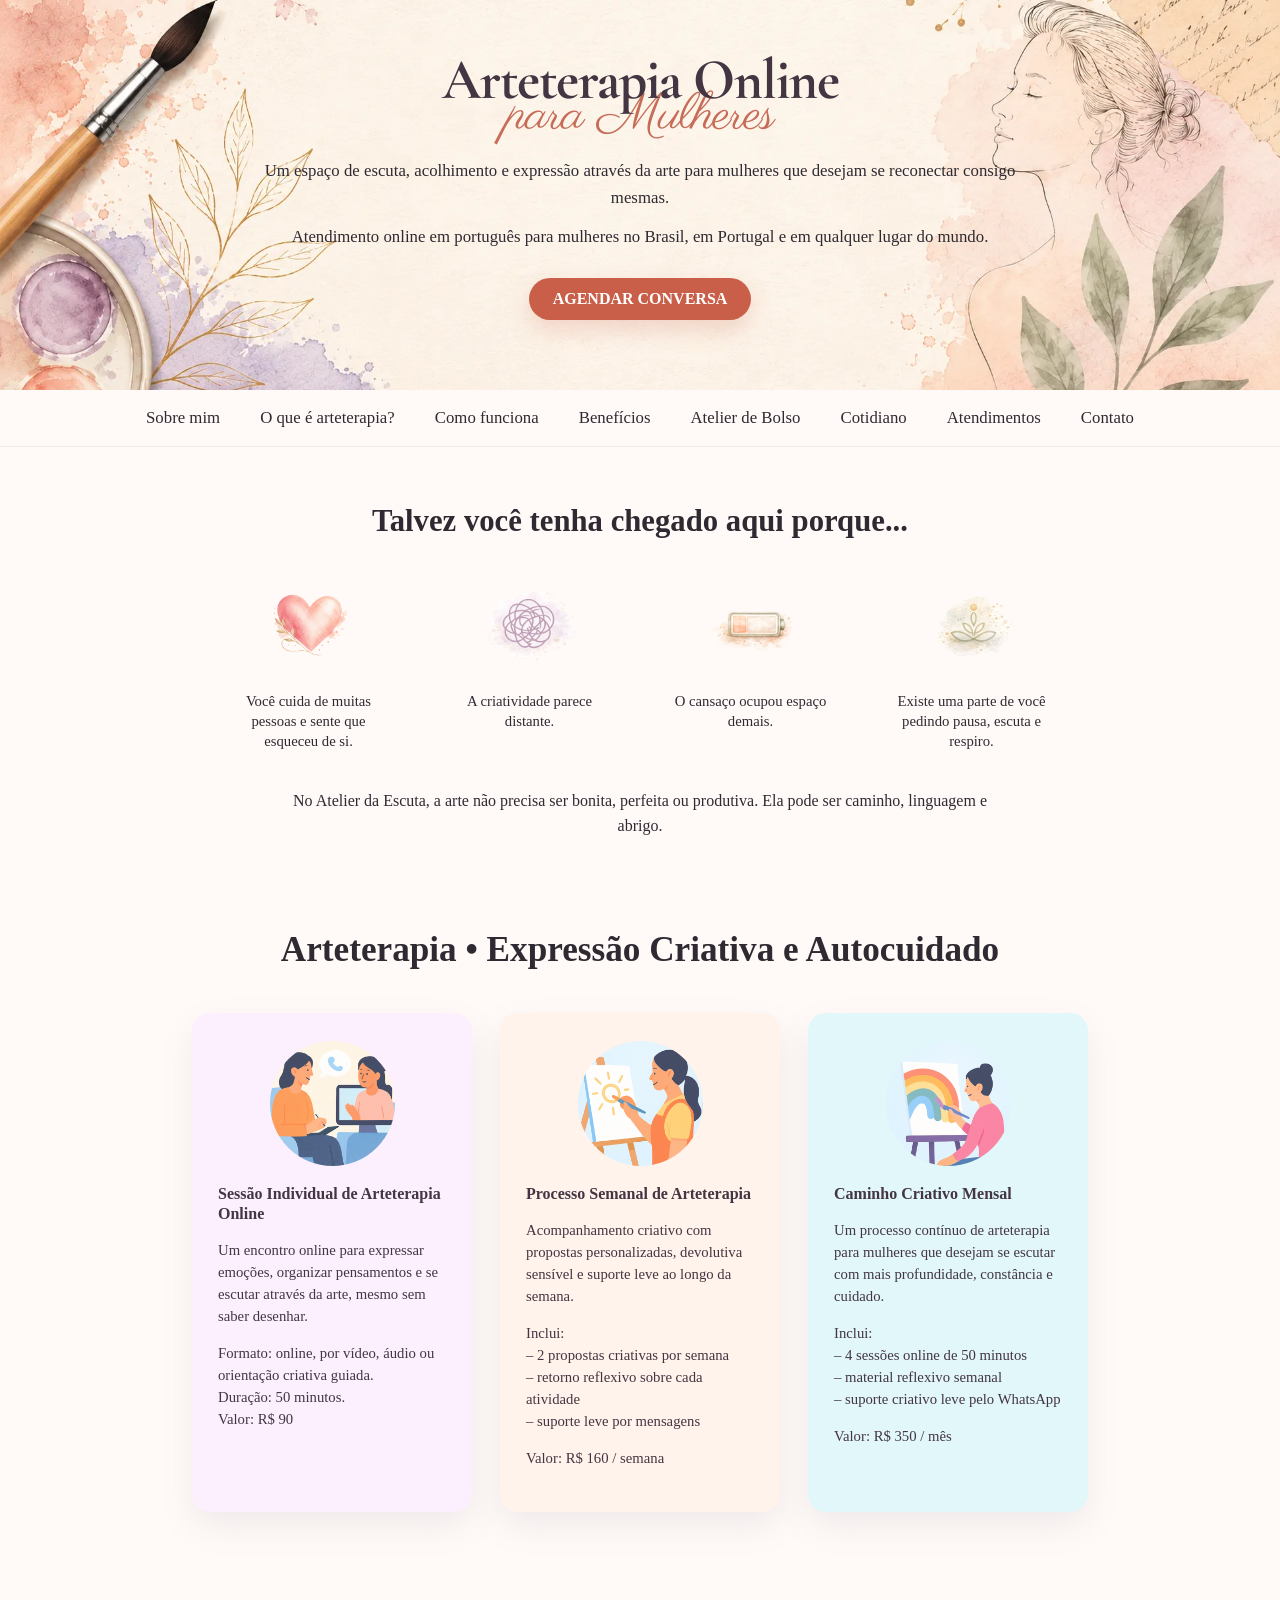
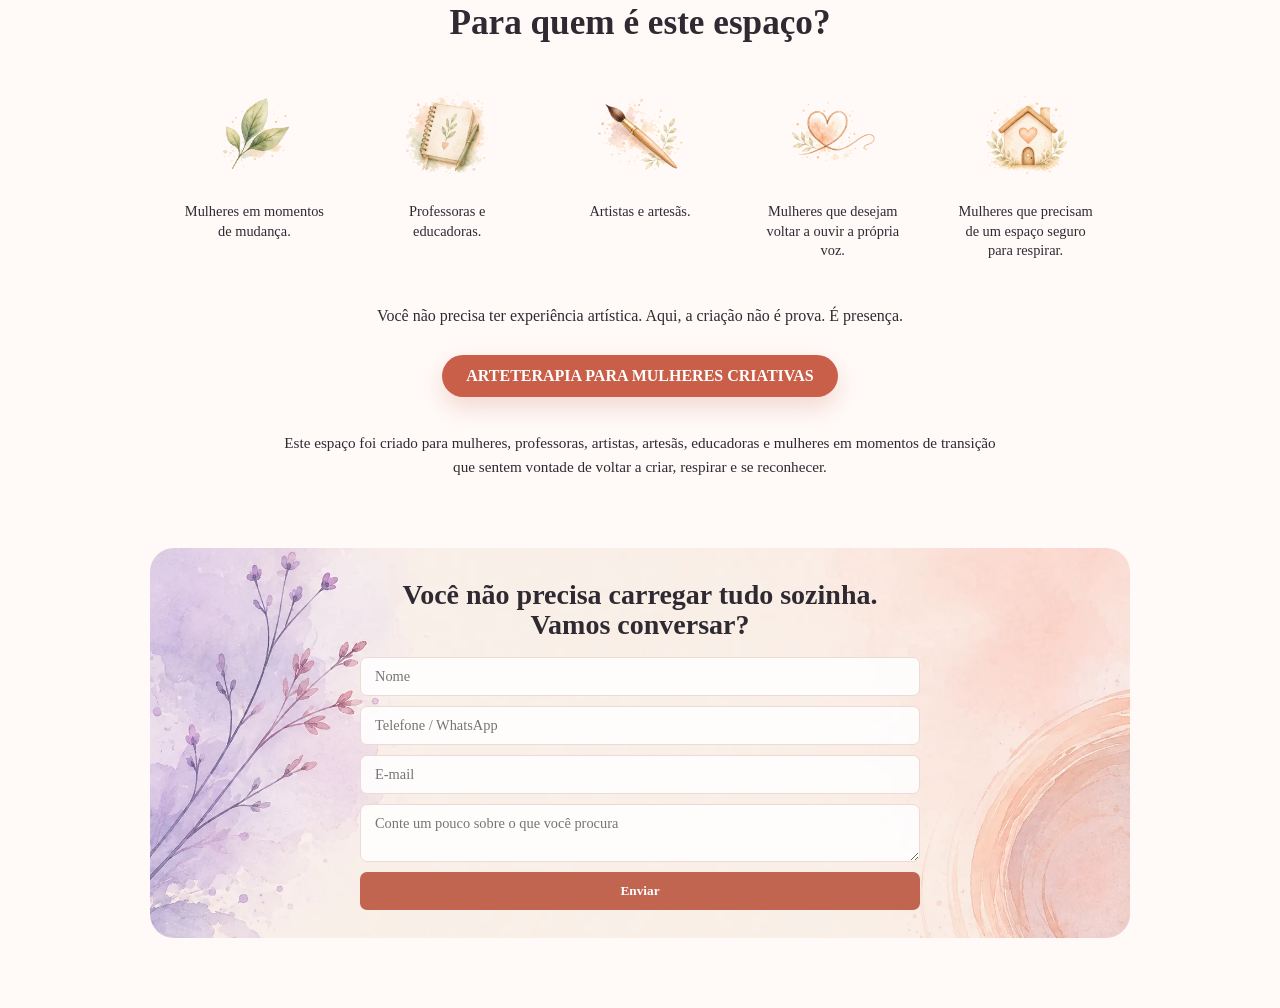
==== index.html @ 9a29415e "Update index.html" ====
<!DOCTYPE html>
<html lang="pt-BR">
<head> 
    <!-- Google tag (gtag.js) -->
    <script async src="https://www.googletagmanager.com/gtag/js?id=G-6XTEVL6XRS"></script>
    <script>
      window.dataLayer = window.dataLayer || [];
      function gtag(){dataLayer.push(arguments);}
      gtag('js', new Date());
      gtag('config', 'G-6XTEVL6XRS');
    </script>

    <meta charset="UTF-8">
    <meta name="viewport" content="width=device-width, initial-scale=1.0">
    <title>Arteterapia Online para Mulheres | Atelier da Escuta</title>  
    <meta name="description" content="Arteterapia online em português para mulheres criativas que buscam escuta, acolhimento e expressão através da arte. Atendimentos online no Brasil e em Portugal.">

    <link rel="icon" href="assets/flor-grande.ico" type="image/x-icon">
    <link rel="canonical" href="https://atelierdaescuta.com.br/">

    <!-- Open Graph / WhatsApp -->
    <meta property="og:title" content="Atelier da Escuta">
    <meta property="og:description" content="Arteterapia online para mulheres. Um espaço de escuta, acolhimento e expressão criativa.">
    <meta property="og:image" content="https://atelierdaescuta.com.br/assets/compartilhamento-flor-grande.webp"> 
    <meta property="og:image:type" content="image/webp">
    <meta property="og:image:width" content="1200">
    <meta property="og:image:height" content="630">
    <meta property="og:url" content="https://atelierdaescuta.com.br/">
    <meta property="og:type" content="website">

    <meta name="twitter:card" content="summary_large_image">
    <meta name="twitter:title" content="Atelier da Escuta">
    <meta name="twitter:description" content="Arteterapia online para mulheres.">
    <meta name="twitter:image" content="https://atelierdaescuta.com.br/assets/compartilhamento-flor-grande.webp">

    <link rel="stylesheet" href="style.css"> 
    <link rel="preconnect" href="https://fonts.googleapis.com">
    <link rel="preconnect" href="https://fonts.gstatic.com" crossorigin>
    <link href="https://fonts.googleapis.com/css2?family=Cormorant+Garamond:wght@600;700&family=Parisienne&display=swap" rel="stylesheet">
</head>
<body>

<header class="hero">
    <div class="hero-conteudo">
        <h1>
            <span>Arteterapia Online</span>
            <em>para Mulheres</em>
        </h1>

        <p>
            Um espaço de escuta, acolhimento e expressão através da arte para mulheres que desejam se reconectar consigo mesmas.
        </p>

        <p>
            Atendimento online em português para mulheres no Brasil, em Portugal e em qualquer lugar do mundo.
        </p>

        <a 
            href="https://wa.me/351910202328?text=Ol%C3%A1%2C%20Ingrit.%20Encontrei%20o%20Atelier%20da%20Escuta%20e%20gostaria%20de%20saber%20como%20funciona%20a%20Arteterapia%20Online."
            class="cta"
            target="_blank"
        >
            AGENDAR CONVERSA 
        </a>
    </div>
</header>

<nav class="menu">
    <a href="sobre.html">Sobre mim</a>
    <a href="arte-terapia.html">O que é arteterapia?</a> 
     <a href="arteterapia-online.html">Como funciona</a>
    <a href="beneficios.html">Benefícios</a> 
    <a href="atelier-de-bolso.html">Atelier de Bolso</a>
     <a href="extraordinario-do-cotidiano.html">Cotidiano</a>
    <a href="#servicos">Atendimentos</a>
    <a href="#contato">Contato</a>
</nav>

<section class="secao motivos">
    <h2>Talvez você tenha chegado aqui porque...</h2>

    <div class="motivos-grid">
        <div class="motivo">
            <img src="assets/icon-coracao.png" alt="">
            <p>Você cuida de muitas pessoas e sente que esqueceu de si.</p>
        </div>

        <div class="motivo">
            <img src="assets/icon-novelo.png" alt="">
            <p>A criatividade parece distante.</p>
        </div>

        <div class="motivo">
            <img src="assets/icon-bateria.png" alt="">
            <p>O cansaço ocupou espaço demais.</p>
        </div>

        <div class="motivo">
            <img src="assets/icon-respiro.png" alt="">
            <p>Existe uma parte de você pedindo pausa, escuta e respiro.</p>
        </div>
    </div>

    <p class="texto-central">
        No Atelier da Escuta, a arte não precisa ser bonita, perfeita ou produtiva.
        Ela pode ser caminho, linguagem e abrigo.
    </p>
</section>

<section class="secao" id="servicos">
    <h2>Arteterapia • Expressão Criativa e Autocuidado</h2>

    <div class="cards">
        <a 
            href="https://wa.me/351910202328?text=Ol%C3%A1%2C%20Ingrit.%20Quero%20saber%20mais%20sobre%20a%20Sess%C3%A3o%20Individual%20de%20Arteterapia%20Online."
            class="card a"
            target="_blank"
        >
            <img src="assets/card_d.png" alt="Sessão individual de arteterapia online">
            <h3>Sessão Individual de Arteterapia Online</h3>

            <p>
                Um encontro online para expressar emoções, organizar pensamentos e se escutar através da arte, mesmo sem saber desenhar.
            </p>

            <p>
                Formato: online, por vídeo, áudio ou orientação criativa guiada.<br>
                Duração: 50 minutos.<br>
                Valor: R$ 90
            </p>
        </a>

        <a 
            href="https://wa.me/351910202328?text=Ol%C3%A1%2C%20Ingrit.%20Quero%20saber%20mais%20sobre%20o%20Processo%20Semanal%20de%20Arteterapia."
            class="card b"
            target="_blank"
        >
            <img src="assets/card_e.png" alt="Processo semanal de arteterapia online">
            <h3>Processo Semanal de Arteterapia</h3>

            <p>
                Acompanhamento criativo com propostas personalizadas, devolutiva sensível e suporte leve ao longo da semana.
            </p>

            <p>
                Inclui:<br>
                – 2 propostas criativas por semana<br>
                – retorno reflexivo sobre cada atividade<br>
                – suporte leve por mensagens
            </p>

            <p>Valor: R$ 160 / semana</p>
        </a>

        <a 
            href="https://wa.me/351910202328?text=Ol%C3%A1%2C%20Ingrit.%20Quero%20saber%20mais%20sobre%20o%20Caminho%20Criativo%20Mensal."
            class="card c"
            target="_blank"
        >
            <img src="assets/card_f.png" alt="Caminho criativo mensal de arteterapia">
            <h3>Caminho Criativo Mensal</h3>

            <p>
                Um processo contínuo de arteterapia para mulheres que desejam se escutar com mais profundidade, constância e cuidado.
            </p>

            <p>
                Inclui:<br>
                – 4 sessões online de 50 minutos<br>
                – material reflexivo semanal<br>
                – suporte criativo leve pelo WhatsApp
            </p>

            <p>Valor: R$ 350 / mês</p>
        </a>
    </div>
</section>

<section class="secao publico">
    <h2>Para quem é este espaço?</h2>

    <div class="publico-grid">
        <div class="publico-item">
            <img src="assets/icon-folha.png" alt="">
            <p>Mulheres em momentos de mudança.</p>
        </div>

        <div class="publico-item">
            <img src="assets/icon-caderno.png" alt="">
            <p>Professoras e educadoras.</p>
        </div>

        <div class="publico-item">
            <img src="assets/icon-pincel-maior.png" alt="">
            <p>Artistas e artesãs.</p>
        </div>

        <div class="publico-item">
            <img src="assets/icon-coracao-linha-maior.png" alt="">
            <p>Mulheres que desejam voltar a ouvir a própria voz.</p>
        </div>

        <div class="publico-item">
            <img src="assets/icon-casa-coracao-maior.png" alt="">
            <p>Mulheres que precisam de um espaço seguro para respirar.</p>
        </div>
    </div>

    <p class="texto-central">
        Você não precisa ter experiência artística. Aqui, a criação não é prova. É presença.
    </p>

    <a href="mulheres-criativas.html" class="cta">
        ARTETERAPIA PARA MULHERES CRIATIVAS
    </a>

    <p class="texto-central texto-menor">
        Este espaço foi criado para mulheres, professoras, artistas, artesãs, educadoras e mulheres em momentos de transição que sentem vontade de voltar a criar, respirar e se reconhecer.
    </p>
</section>

<section class="contato" id="contato">
    <h2>Você não precisa carregar tudo sozinha.<br>Vamos conversar?</h2>

    <form class="form" action="https://formsubmit.co/irsf84@gmail.com" method="POST">
        <input type="text" name="nome" placeholder="Nome" required>
        <input type="text" name="telefone" placeholder="Telefone / WhatsApp">
        <input type="email" name="email" placeholder="E-mail" required>
        <textarea name="mensagem" placeholder="Conte um pouco sobre o que você procura" required></textarea>

        <input type="hidden" name="_captcha" value="false">
        <input type="hidden" name="_template" value="table">

        <button type="submit">Enviar</button>
    </form>
</section>

</body>
</html>
---- style.css ----
* {
    box-sizing: border-box;
}

body {
    margin: 0;
    font-family: Georgia, serif;
    color: #2f2a32;
    background: #fffaf8;
    overflow-x: hidden;
}

a {
    color: inherit;
}

.cta {
    display: inline-block;
    background: #c16551;
    color: #fff;
    padding: 13px 30px;
    border-radius: 999px;
    font-weight: bold;
    text-decoration: none;
    border: none;
    cursor: pointer;
}

/* HERO */
.hero {
    min-height: 390px;
    padding: 56px 24px 46px;
    text-align: center;
    background-image: url("assets/hero-desktop.webp");
    background-size: cover;
    background-position: center;
    background-repeat: no-repeat;
}

.hero-conteudo {
    max-width: 820px;
    margin: 0 auto;
}

.hero h1 {
    max-width: 760px;
    margin: 0 auto 22px;
    font-size: clamp(2.8rem, 4.3vw, 4.6rem);
    line-height: 0.86;
    color: #433542;

    font-family: 'Cormorant Garamond', serif;
    font-weight: 700;
    letter-spacing: -1px;
}

.hero h1 span {
    display: block;
    transform: scaleY(1.05);
}

.hero h1 em {
    display: block;
    font-family: 'Parisienne', cursive;
    font-size: 0.92em;
    font-weight: normal;
    font-style: normal;
    color: #c66c57;
    line-height: 0.72;
    margin-top: -4px;
}

.hero p {
    max-width: 760px;
    margin: 0 auto;
    color: #2f2a32;
    font-family: Georgia, serif;
    font-size: 1.05rem;
    line-height: 1.6;
}

.hero p + p {
    margin-top: 12px;
}

.hero .cta {
    margin-top: 28px;
}

/* MENU */
.menu {
    position: sticky;
    top: 0;
    z-index: 20;
    text-align: center;
    padding: 18px 20px;
    background: rgba(255, 250, 248, 0.94);
    backdrop-filter: blur(8px);
    border-bottom: 1px solid rgba(0,0,0,0.06);
}

.menu a {
    margin: 0 18px;
    text-decoration: none;
    font-size: 1.05rem;
}

/* SEÇÕES */
.secao {
    max-width: 1100px;
    margin: 90px auto;
    padding: 0 24px;
    text-align: center;
}

.secao h2 {
    font-size: 2.2rem;
    line-height: 1.2;
    font-weight: 700;
    margin-bottom: 42px;
}

/* MOTIVOS */
.motivos {
    margin-top: 56px;
    margin-bottom: 56px;
}

.motivos h2 {
    font-size: clamp(1.6rem, 2.4vw, 2.2rem);
    margin-bottom: 28px;
}

.motivos-grid {
    display: grid;
    grid-template-columns: repeat(4, 1fr);
    max-width: 860px;
    margin: 0 auto;
    gap: 24px;
    align-items: start;
}

.motivo {
    text-align: center;
    padding: 10px 8px;
}

.motivo img {
    width: 96px;
    height: 96px;
    object-fit: contain;
    display: block;
    margin: 0 auto 18px;
    padding: 0;
    background: none;
    border-radius: 0;
}

.motivo p {
    max-width: 155px;
    margin: 0 auto;
    font-size: 0.92rem;
    line-height: 1.35;
}

.texto-central {
    max-width: 720px;
    margin: 28px auto 0;
    font-size: 1rem;
    line-height: 1.55;
    text-align: center;
}

.texto-menor {
    font-size: 0.95rem;
}

/* CARDS */
.cards {
    max-width: 980px;
    margin: 0 auto 70px;
    padding: 0 20px;
    display: flex;
    justify-content: center;
    gap: 28px;
    flex-wrap: wrap;
}

.card {
    width: 280px;
    min-height: 430px;
    padding: 28px 26px;
    border-radius: 18px;
    text-align: left;
    text-decoration: none;
    color: #433542;
    box-shadow: 0 14px 34px rgba(120, 90, 120, 0.10);
    transition: transform 0.2s ease, box-shadow 0.2s ease;
}

.card:hover {
    transform: translateY(-5px);
    box-shadow: 0 18px 42px rgba(120, 90, 120, 0.16);
}

.card img {
    width: 125px;
    height: 125px;
    border-radius: 50%;
    object-fit: cover;
    display: block;
    margin: 0 auto 18px;
}

.card h3 {
    margin: 0 0 14px;
    font-size: 1rem;
    line-height: 1.25;
}

.card p {
    font-size: 0.92rem;
    line-height: 1.5;
}

.card.a { background-color: #fdf0fe; }
.card.b { background-color: #fff3eb; }
.card.c { background-color: #e2f7fa; }

/* PÚBLICO */
.publico {
    margin-top: 70px;
    margin-bottom: 70px;
}

.publico h2 {
    font-size: 2.2rem;
    line-height: 1.2;
    margin-bottom: 34px;
}

.publico-grid {
    display: grid;
    grid-template-columns: repeat(5, 1fr);
    max-width: 940px;
    margin: 0 auto;
    gap: 24px;
    align-items: start;
}

.publico-item {
    text-align: center;
    padding: 10px 8px;
}

.publico-item img {
    width: 96px;
    height: 96px;
    object-fit: contain;
    display: block;
    margin: 0 auto 18px;
    padding: 0;
    background: none;
    border-radius: 0;
} 

.publico-item p {
    max-width: 145px;
    margin: 0 auto;
    font-size: 0.9rem;
    line-height: 1.35;
}

.publico .texto-central {
    margin-top: 34px;
}

.publico .cta {
    margin-top: 26px;
} 

/* CONTATO */
.contato {
    max-width: 980px;
    margin: 0 auto 70px;
    padding: 32px 24px 28px;
    text-align: center;
    background-image: url("assets/fundo-contato.webp");
    background-size: cover;
    background-position: center;
    background-repeat: no-repeat;
    border-radius: 24px;
    overflow: hidden;
}

.contato h2 {
    margin: 0 0 18px;
    font-size: 1.75rem;
    line-height: 1.05;
}

.form {
    max-width: 560px;
    margin: 0 auto;
    display: grid;
    gap: 10px;
}

.form input,
.form textarea {
    width: 100%;
    padding: 10px 14px;
    border-radius: 7px;
    border: 1px solid #eadbd7;
    font-size: 0.9rem;
    font-family: inherit;
    background: rgba(255,255,255,0.88);
}

.form textarea {
    min-height: 58px;
}

button {
    padding: 11px;
    border: none;
    border-radius: 7px;
    background: #c16551;
    color: white;
    cursor: pointer;
    font-weight: bold;
    font-family: inherit;
}

/* PÁGINAS INTERNAS */
.sobre-container {
    min-height: auto;
    padding: 80px 10% 90px;
    display: grid;
    grid-template-columns: 1fr 280px;
    gap: 70px;
    align-items: start;
}

.sobre-texto {
    max-width: 720px;
}

.sobre-texto h1 {
    margin: 0 0 28px;
    font-family: 'Cormorant Garamond', serif;
    font-weight: 600;
    letter-spacing: -0.5px;
    font-size: clamp(2.2rem, 3.5vw, 3.4rem);
    line-height: 0.95;
    color: #433542;
}

.sobre-texto h2 {
    margin: 44px 0 20px;
    font-family: 'Cormorant Garamond', serif;
    font-weight: 600;
    letter-spacing: -0.5px;
    font-size: clamp(1.8rem, 2.8vw, 2.6rem);
    line-height: 1;
    color: #433542;
}

.sobre-texto p,
.sobre-texto li {
    font-size: 1.05rem;
    line-height: 1.7;
    color: #2f2a32;
}

.sobre-texto ul {
    padding-left: 22px;
    margin: 0 0 28px;
}

.sobre-texto li {
    margin-bottom: 8px;
}

.sobre-foto {
    position: sticky;
    top: 110px;
    display: flex;
    justify-content: center;
}

.sobre-foto img {
    width: 230px;
    height: 230px;
    border-radius: 50%;
    object-fit: cover;
    border: 5px solid rgba(255,255,255,0.85);
    box-shadow: 0 14px 35px rgba(80, 60, 80, 0.18);
} 

.sobre-bg {
    background: url("assets/bg-sobre.webp") no-repeat center/cover;
}

.arteterapia-bg {
    background: url("assets/bg-arteterapia.webp") no-repeat center/cover;
}


.escuta-ativa-bg {
    background: url("assets/escuta_ativa.png") no-repeat center/cover;
}

.beneficios-bg {
    background: url("assets/bg-beneficios.webp") no-repeat center/cover;
}

.frase-destaque{
    max-width: 620px;
    margin: 40px 0;

    font-family: 'Cormorant Garamond', serif;
    font-size: 2rem;
    line-height: 1.2;
    font-weight: 500;

    color: #5a4855;
}

/* TABLET */
@media (max-width: 900px) {
    .hero {
        min-height: 430px;
        padding: 64px 28px 50px;
    }

    .menu a {
        margin: 6px 10px;
        display: inline-block;
    }

    .motivos-grid {
        grid-template-columns: repeat(2, 1fr);
        max-width: 620px;
        margin: 0 auto;
    }

    .publico-grid {
        grid-template-columns: repeat(3, 1fr);
        max-width: 680px;
        margin: 0 auto;
    }

    .cards {
        max-width: 760px;
    }

    .card {
        width: 320px;
    }

   .sobre-container {
    display: flex;
    flex-direction: column;
    padding: 56px 8%;
    gap: 32px;
}

.sobre-foto {
    position: static;
    order: -1;
    align-self: center;
}

.sobre-foto img {
    width: 190px;
    height: 190px;
}

    .contato {
        margin: 0 24px 60px;
    }
}

/* CELULAR */
@media (max-width: 700px) {
    .hero {
        min-height: 560px;
        padding: 76px 24px 54px;
        background-image: url("assets/hero-mobile.webp");
        background-position: center top;
    }

    .hero h1 {
        font-size: 3rem;
        line-height: 0.9;
    }

    .hero h1 em {
        font-size: 0.9em;
    }

    .hero p {
        font-size: 0.98rem;
        line-height: 1.55;
        max-width: 340px;
    }

    .menu {
        padding: 12px 10px;
    }

    .menu a {
        font-size: 0.9rem;
        margin: 5px 7px;
    }

    .secao {
        margin: 52px auto;
        padding: 0 22px;
    }

    .motivos-grid,
    .publico-grid {
        grid-template-columns: 1fr 1fr;
        gap: 24px;
    }

    .motivo img,
    .publico-item img {
        width: 76px;
        height: 76px;
    }

    .cards {
        padding: 0 22px;
        gap: 26px;
        margin-bottom: 70px;
    }

    .card {
        width: 100%;
        max-width: 340px;
        min-height: auto;
        padding: 26px 24px;
    }

    .card img {
        width: 120px;
        height: 120px;
    }

    .contato {
        margin: 0 18px 50px;
        padding: 54px 22px;
        border-radius: 28px;
    }

    .sobre-container {
        min-height: auto;
        padding: 54px 8%;
    }

    .sobre-texto h1,
    .sobre-texto h2 {
        font-size: 2.7rem;
    }

    .sobre-texto p,
    .sobre-texto li {
        font-size: 1.05rem;
    }
}  

.mulheres-criativas-bg {
    background-image: url("assets/mulheres-criativas.webp");
    background-size: cover;
    background-position: center top;
    background-repeat: no-repeat;
}

/*.caixa-texto {
   background: rgba(255, 250, 248, 0.28);
    backdrop-filter: blur(3px);
    padding: 42px 46px;
    border-radius: 28px;
    box-shadow: 0 18px 45px rgba(120, 90, 120, 0.06);
}*/

/* =============================== */
/* ATELIER DE BOLSO */
/* =============================== */

.pagina-atelier-bolso {
    background: #fff8f2;
    color: #332b25;
}

.pagina-atelier-bolso main {
    overflow: hidden;
}

/* HERO */

.bolso-hero {
    min-height: 560px;
    padding: 45px 10%;
    display: flex;
    align-items: center;
    background-image: url("assets/atelier-bolso-hero.webp");
    background-size: cover;
    background-position: center;
    background-repeat: no-repeat;
}

.bolso-hero-texto {
    max-width: 500px;
    padding: 32px 38px;
    background: rgba(255, 250, 243, 0.82);
    border: 1px solid rgba(211, 156, 119, 0.22);
    border-radius: 24px;
    box-shadow: 0 24px 60px rgba(82, 55, 34, 0.14);
    backdrop-filter: blur(4px);
}

.bolso-etiqueta {
    display: inline-block;
    margin-bottom: 18px;
    padding: 7px 14px;
    font-size: 0.78rem;
    letter-spacing: 1px;
    text-transform: uppercase;
    color: #b85f45;
    background: #f5dfce;
    font-weight: 700;
}

/* TÍTULOS */

.bolso-hero h1,
.bolso-section h2,
.bolso-cta-final h2 {
    font-family: 'Cormorant Garamond', serif;
    color: #34442f;
}

.bolso-hero h1 {
    margin: 0 0 18px;
    font-size: clamp(2.4rem, 4vw, 4rem);
    line-height: 0.95;
}

.bolso-hero p {
    max-width: 390px;
    margin: 0 0 22px;
    font-size: 1rem;
    line-height: 1.5;
}

/* BOTÕES */

.bolso-botoes {
    display: flex;
    align-items: center;
    gap: 22px;
    flex-wrap: wrap;
}

.bolso-botoes.centro {
    justify-content: center;
}

.cta {
    display: inline-block;
    padding: 12px 24px;
    border-radius: 999px;
    background: #c95f49;
    color: #fff;
    text-decoration: none;
    font-weight: 700;
    box-shadow: 0 10px 24px rgba(201, 95, 73, 0.22);
}

.cta:hover {
    background: #ad4d3c;
}

.cta-link {
    color: #b85f45;
    font-weight: 700;
    text-decoration: underline;
    text-underline-offset: 4px;
}

/* SEÇÕES */

.bolso-section {
    max-width: 1180px;
    margin: 72px auto;
    padding: 0 28px;
}

.bolso-abertura {
    display: grid;
    grid-template-columns: 1.25fr 0.75fr;
    gap: 30px;
    align-items: stretch;
}

.bolso-duplo {
    display: grid;
    grid-template-columns: 1fr 1fr;
    gap: 30px;
}

/* CARDS */

.bolso-card,
.bolso-encontro {
    background: #fffdf9;
    border: 1px solid #ead8ca;
    border-radius: 24px;
    box-shadow: 0 10px 30px rgba(90, 70, 50, 0.06);
}

.bolso-card {
    padding: 46px;
}

.bolso-card-texto {
    text-align: left;
}

.bolso-card-destaque {
    display: flex;
    flex-direction: column;
    justify-content: center;
    background: #f8eadf;
}

.bolso-icone {
    display: inline-flex;
    width: 48px;
    height: 48px;
    margin-bottom: 18px;
    align-items: center;
    justify-content: center;
    border-radius: 50%;
    background: #f3dfcc;
    color: #b85f45;
}

.bolso-card h2 {
    margin: 0 0 24px;
    font-size: clamp(2.2rem, 3.4vw, 3rem);
    line-height: 1.05;
}

.bolso-card h3 {
    margin: 0 0 16px;
    font-family: 'Cormorant Garamond', serif;
    font-size: 2.2rem;
    line-height: 1.05;
    color: #34442f;
}

.bolso-card p,
.bolso-card li {
    font-size: 1.08rem;
    line-height: 1.75;
}

.bolso-card p {
    margin: 0 0 18px;
}

.bolso-card p:last-child {
    margin-bottom: 0;
}

.bolso-card ul {
    margin: 0;
    padding-left: 20px;
}

/* ENCONTROS */

.bolso-titulo-centro {
    max-width: 720px;
    margin: 0 auto 36px;
    text-align: center;
}

.bolso-titulo-centro h2 {
    margin: 0 0 12px;
    font-size: clamp(2.2rem, 4vw, 3.4rem);
    line-height: 1.05;
}

.bolso-titulo-centro p {
    font-size: 1.08rem;
    line-height: 1.6;
}

.bolso-encontros {
    padding-top: 10px;
}

.bolso-grid-encontros {
    display: grid;
    grid-template-columns: repeat(3, 1fr);
    gap: 30px;
}

.bolso-encontro {
    min-height: 300px;
    padding: 45px 34px;
    text-align: center;
}

.bolso-encontro span {
    display: block;
    margin-bottom: 22px;
    color: #c95f49;
    font-weight: 800;
    letter-spacing: 1px;
}

.bolso-encontro h3 {
    margin: 0 0 18px;
    font-family: 'Cormorant Garamond', serif;
    font-size: 2.2rem;
    line-height: 1.05;
    color: #332b25;
}

.bolso-encontro p {
    margin: 0;
    font-size: 1.05rem;
    line-height: 1.7;
}

/* GALERIA */

.bolso-galeria {
    display: grid;
    grid-template-columns: repeat(3, 1fr);
    gap: 30px;
}

.bolso-galeria img {
    width: 100%;
    aspect-ratio: 4 / 3;
    object-fit: cover;
    display: block;
    border-radius: 22px;
    border: 1px solid #ebd2bf;
    box-shadow: 0 16px 40px rgba(108, 72, 43, 0.11);
}

/* CTA FINAL */

.bolso-cta-final {
    max-width: 1180px;
    margin: 82px auto 60px;
    padding: 50px 30px;
    text-align: center;
    background: linear-gradient(135deg, rgba(248, 234, 223, 0.96), rgba(255, 250, 243, 0.96));
    border: 1px solid #ebd2bf;
    border-radius: 28px;
}

.bolso-cta-final h2 {
    margin: 0 0 12px;
    font-size: clamp(2.2rem, 4vw, 3.4rem);
    line-height: 1.05;
}

.bolso-cta-final p {
    margin: 0 auto 28px;
    max-width: 560px;
    font-size: 1.08rem;
    line-height: 1.6;
}

/* RESPONSIVO */

@media (max-width: 900px) {
    .bolso-hero {
        min-height: 620px;
        padding: 50px 22px;
        align-items: flex-end;
        background-position: center top;
    }

    .bolso-hero-texto {
        padding: 28px 24px;
    }

    .bolso-hero h1 {
        font-size: 2.35rem;
    }

    .bolso-abertura,
    .bolso-duplo,
    .bolso-grid-encontros,
    .bolso-galeria {
        grid-template-columns: 1fr;
    }

    .bolso-section {
        margin: 64px auto;
        padding: 0 20px;
    }

    .bolso-card {
        padding: 32px 24px;
    }

    .bolso-card h2 {
        font-size: 2.35rem;
    }

    .bolso-card p,
    .bolso-card li {
        font-size: 1.05rem;
        line-height: 1.75;
    }

    .bolso-encontro {
        min-height: auto;
        padding: 34px 26px;
    }

    .bolso-cta-final {
        margin: 60px 20px 40px;
        padding: 44px 22px;
    }
}  

/* =============================== */
/* O EXTRAORDINÁRIO DO COTIDIANO */
/* =============================== */

.pagina-projeto-cotidiano {
    background: #fff8f2;
    color: #332b25;
}

.pagina-projeto-cotidiano main {
    overflow: hidden;
}

/* HERO */

.cotidiano-hero {
    min-height: 560px;
    padding: 45px 10%;
    display: flex;
    align-items: center;
    background-image: url("assets/hero-cotidiano.webp");
    background-size: cover;
    background-position: center;
    background-repeat: no-repeat;
}

.cotidiano-hero-texto {
    max-width: 500px;
    padding: 36px 38px;
    background: rgba(255, 250, 243, 0.86);
    border: 1px solid rgba(211, 156, 119, 0.24);
    border-radius: 24px;
    box-shadow: 0 24px 60px rgba(82, 55, 34, 0.14);
    backdrop-filter: blur(4px);
}

.cotidiano-etiqueta {
    display: inline-block;
    margin-bottom: 18px;
    padding: 7px 14px;
    font-size: 0.78rem;
    letter-spacing: 1px;
    text-transform: uppercase;
    color: #b85f45;
    background: #f5dfce;
    font-weight: 700;
}

/* TÍTULOS */

.cotidiano-hero h1,
.cotidiano-section h2,
.cotidiano-cta-final h2 {
    font-family: 'Cormorant Garamond', serif;
    color: #34442f;
}

.cotidiano-hero h1 {
    margin: 0 0 18px;
    font-size: clamp(2.6rem, 4vw, 4.2rem);
    line-height: 0.98;
}

.cotidiano-hero p {
    max-width: 430px;
    margin: 0 0 24px;
    font-size: 1.05rem;
    line-height: 1.55;
}

/* SEÇÕES */

.cotidiano-section {
    max-width: 1180px;
    margin: 72px auto;
    padding: 0 28px;
}

.cotidiano-abertura {
    display: grid;
    grid-template-columns: 1.2fr 0.8fr;
    gap: 30px;
    align-items: stretch;
}

.cotidiano-duplo {
    display: grid;
    grid-template-columns: 1fr 1fr;
    gap: 30px;
}

/* CARDS */

.cotidiano-card {
    position: relative;
    padding: 46px;
    background: #fffdf9;
    border: 1px solid #ead8ca;
    border-radius: 24px;
    box-shadow: 0 10px 30px rgba(90, 70, 50, 0.06);
}

.cotidiano-card-texto {
    text-align: left;
}

.cotidiano-card-destaque {
    display: flex;
    flex-direction: column;
    justify-content: center;
    background: #f8eadf;
}

.cotidiano-flor {
    width: 58px;
    height: auto;
    margin-bottom: 18px;
    opacity: 0.9;
}

.cotidiano-card h2 {
    margin: 0 0 24px;
    font-size: clamp(2.2rem, 3.4vw, 3rem);
    line-height: 1.05;
}

.cotidiano-card h3 {
    margin: 0 0 16px;
    font-family: 'Cormorant Garamond', serif;
    font-size: 2.2rem;
    line-height: 1.05;
    color: #34442f;
}

.cotidiano-card p,
.cotidiano-card li {
    font-size: 1.08rem;
    line-height: 1.75;
}

.cotidiano-card p {
    margin: 0 0 18px;
}

.cotidiano-card p:last-child {
    margin-bottom: 0;
}

.cotidiano-card ul {
    margin: 0;
    padding-left: 20px;
}

/* TÍTULOS CENTRAIS */

.cotidiano-titulo-centro {
    max-width: 760px;
    margin: 0 auto 36px;
    text-align: center;
}

.cotidiano-titulo-centro h2 {
    margin: 0 0 12px;
    font-size: clamp(2.2rem, 4vw, 3.4rem);
    line-height: 1.05;
}

.cotidiano-titulo-centro p {
    font-size: 1.08rem;
    line-height: 1.6;
}

/* VIVÊNCIAS */

.cotidiano-grid-vivencias {
    display: grid;
    grid-template-columns: repeat(4, 1fr);
    gap: 18px;
}

.cotidiano-grid-vivencias article {
    min-height: 130px;
    padding: 28px 20px;
    display: flex;
    align-items: center;
    justify-content: center;
    text-align: center;
    background: #fffdf9;
    border: 1px solid #ead8ca;
    border-radius: 20px;
    box-shadow: 0 10px 24px rgba(90, 70, 50, 0.05);
    font-weight: 600;
    line-height: 1.35;
}

/* POR QUE IMPORTA */

.cotidiano-importa {
    min-height: 420px;
    padding: 70px 56px;
    display: flex;
    align-items: center;
    background-image:
        linear-gradient(90deg, rgba(255, 250, 243, 0.95) 0%, rgba(255, 250, 243, 0.88) 52%, rgba(255, 250, 243, 0.15) 100%),
        url("assets/pq-importa.webp");
    background-size: cover;
    background-position: center;
    background-repeat: no-repeat;
    border: 1px solid #ead8ca;
    border-radius: 28px;
    box-shadow: 0 16px 42px rgba(90, 70, 50, 0.08);
}

.cotidiano-importa-texto {
    max-width: 640px;
}

.cotidiano-importa h2 {
    margin: 0 0 22px;
    font-size: clamp(2.2rem, 4vw, 3.2rem);
    line-height: 1.05;
}

.cotidiano-importa p {
    margin: 0 0 18px;
    font-size: 1.08rem;
    line-height: 1.75;
}

/* FORMATOS */

.cotidiano-grid-formatos {
    display: grid;
    grid-template-columns: repeat(3, 1fr);
    gap: 26px;
}

/* CTA FINAL */

.cotidiano-cta-final {
    max-width: 1180px;
    min-height: 390px;
    margin: 82px auto 60px;
    padding: 60px 40px;
    display: flex;
    align-items: center;
    justify-content: flex-start;
    background-image:
        linear-gradient(90deg, rgba(255, 250, 243, 0.96) 0%, rgba(255, 250, 243, 0.9) 48%, rgba(255, 250, 243, 0.2) 100%),
        url("assets/cta-final.webp");
    background-size: cover;
    background-position: center;
    background-repeat: no-repeat;
    border: 1px solid #ead8ca;
    border-radius: 28px;
    box-shadow: 0 16px 42px rgba(90, 70, 50, 0.08);
}

.cotidiano-cta-texto {
    max-width: 650px;
}

.cotidiano-cta-final h2 {
    margin: 0 0 18px;
    font-size: clamp(2.2rem, 4vw, 3.4rem);
    line-height: 1.05;
}

.cotidiano-cta-final p {
    margin: 0 0 28px;
    max-width: 560px;
    font-size: 1.08rem;
    line-height: 1.6;
}

/* RESPONSIVO */

@media (max-width: 900px) {
    .cotidiano-hero {
        min-height: 620px;
        padding: 50px 22px;
        align-items: flex-end;
        background-position: center top;
    }

    .cotidiano-hero-texto {
        padding: 28px 24px;
    }

    .cotidiano-hero h1 {
        font-size: 2.45rem;
    }

    .cotidiano-abertura,
    .cotidiano-duplo,
    .cotidiano-grid-formatos {
        grid-template-columns: 1fr;
    }

    .cotidiano-grid-vivencias {
        grid-template-columns: repeat(2, 1fr);
    }

    .cotidiano-section {
        margin: 64px auto;
        padding: 0 20px;
    }

    .cotidiano-card {
        padding: 32px 24px;
    }

    .cotidiano-card h2 {
        font-size: 2.35rem;
    }

    .cotidiano-card p,
    .cotidiano-card li {
        font-size: 1.05rem;
        line-height: 1.75;
    }

    .cotidiano-importa {
        min-height: auto;
        padding: 44px 26px;
        background-image:
            linear-gradient(rgba(255, 250, 243, 0.94), rgba(255, 250, 243, 0.94)),
            url("assets/pq-importa.webp");
    }

    .cotidiano-cta-final {
        min-height: auto;
        margin: 60px 20px 40px;
        padding: 44px 24px;
        background-image:
            linear-gradient(rgba(255, 250, 243, 0.94), rgba(255, 250, 243, 0.94)),
            url("assets/cta-final.webp");
    }
}

@media (max-width: 560px) {
    .cotidiano-grid-vivencias {
        grid-template-columns: 1fr;
    }

    .cotidiano-botoes {
        flex-direction: column;
        align-items: flex-start;
    }
}
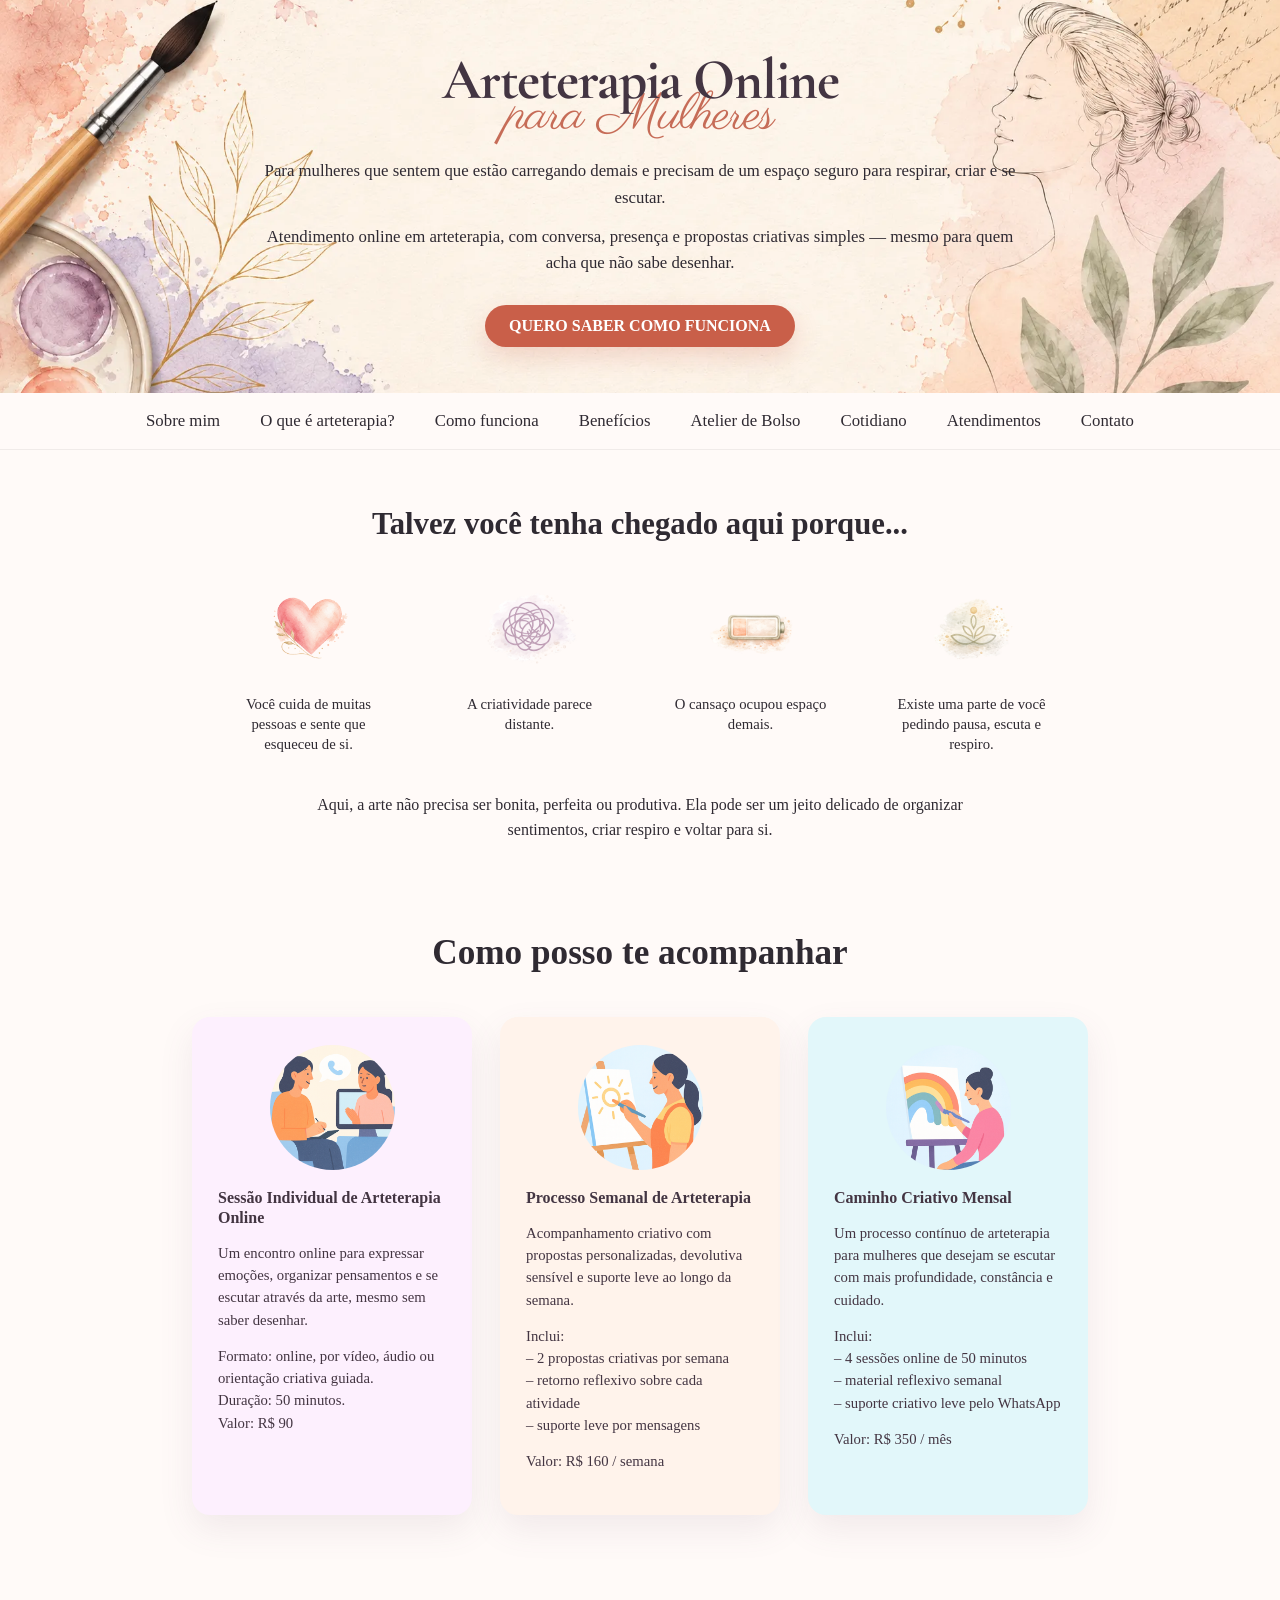
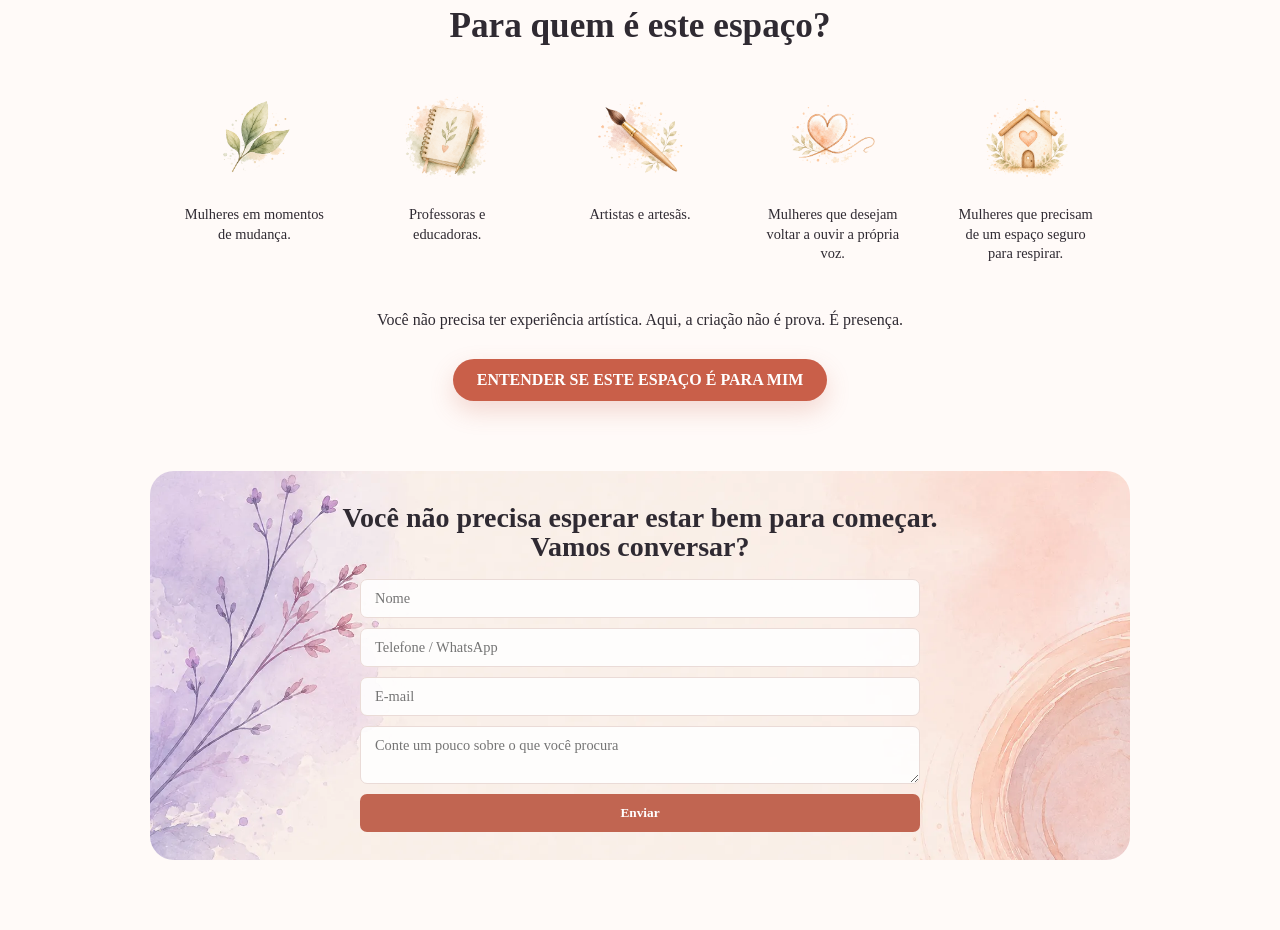
==== commit 2181f79c: "ajuste de texto" ====
--- a/index.html
+++ b/index.html
@@ -13,7 +13,7 @@
     <meta charset="UTF-8">
     <meta name="viewport" content="width=device-width, initial-scale=1.0">
     <title>Arteterapia Online para Mulheres | Atelier da Escuta</title>  
-    <meta name="description" content="Arteterapia online em português para mulheres criativas que buscam escuta, acolhimento e expressão através da arte. Atendimentos online no Brasil e em Portugal.">
+    <meta name="description" content="Arteterapia online para mulheres que sentem sobrecarga, cansaço emocional ou vontade de voltar a criar. Um espaço de escuta, expressão criativa e cuidado.">
 
     <link rel="icon" href="assets/flor-grande.ico" type="image/x-icon">
     <link rel="canonical" href="https://atelierdaescuta.com.br/">
@@ -47,35 +47,37 @@
             <em>para Mulheres</em>
         </h1>
 
-        <p>
-            Um espaço de escuta, acolhimento e expressão através da arte para mulheres que desejam se reconectar consigo mesmas.
-        </p>
-
-        <p>
-            Atendimento online em português para mulheres no Brasil, em Portugal e em qualquer lugar do mundo.
-        </p>
+      <p>
+        Para mulheres que sentem que estão carregando demais e precisam de um espaço seguro para respirar, criar e se escutar.
+    </p>
+    
+    <p>
+        Atendimento online em arteterapia, com conversa, presença e propostas criativas simples — mesmo para quem acha que não sabe desenhar.
+    </p>
 
         <a 
             href="https://wa.me/351910202328?text=Ol%C3%A1%2C%20Ingrit.%20Encontrei%20o%20Atelier%20da%20Escuta%20e%20gostaria%20de%20saber%20como%20funciona%20a%20Arteterapia%20Online."
             class="cta"
             target="_blank"
         >
-            AGENDAR CONVERSA 
+            QUERO SABER COMO FUNCIONA
         </a>
     </div>
 </header>
 
+
 <nav class="menu">
-    <a href="sobre.html">Sobre mim</a>
-    <a href="arte-terapia.html">O que é arteterapia?</a> 
-     <a href="arteterapia-online.html">Como funciona</a>
-    <a href="beneficios.html">Benefícios</a> 
-    <a href="atelier-de-bolso.html">Atelier de Bolso</a>
-     <a href="extraordinario-do-cotidiano.html">Cotidiano</a>
+    
+    <a href="sobre">Sobre mim</a>
+    <a href="arte-terapia">O que é arteterapia?</a> 
+    <a href="arteterapia-online">Como funciona</a>
+    <a href="beneficios">Benefícios</a>
+    <a href="atelier-de-bolso">Atelier de Bolso</a>
+    <a href="extraordinario-do-cotidiano">Cotidiano</a>
     <a href="#servicos">Atendimentos</a>
-    <a href="#contato">Contato</a>
+    <a href="index#contato">Contato</a>
 </nav>
-
+    
 <section class="secao motivos">
     <h2>Talvez você tenha chegado aqui porque...</h2>
 
@@ -101,14 +103,15 @@
         </div>
     </div>
 
-    <p class="texto-central">
-        No Atelier da Escuta, a arte não precisa ser bonita, perfeita ou produtiva.
-        Ela pode ser caminho, linguagem e abrigo.
-    </p>
+       <p class="texto-central">
+        Aqui, a arte não precisa ser bonita, perfeita ou produtiva.
+        Ela pode ser um jeito delicado de organizar sentimentos, criar respiro e voltar para si.
+        </p> 
+    
 </section>
 
 <section class="secao" id="servicos">
-    <h2>Arteterapia • Expressão Criativa e Autocuidado</h2>
+   <h2>Como posso te acompanhar</h2>
 
     <div class="cards">
         <a 
@@ -211,17 +214,17 @@
     </p>
 
     <a href="mulheres-criativas.html" class="cta">
-        ARTETERAPIA PARA MULHERES CRIATIVAS
+        ENTENDER SE ESTE ESPAÇO É PARA MIM
     </a>
 
-    <p class="texto-central texto-menor">
+  <!-- <p class="texto-central texto-menor">
         Este espaço foi criado para mulheres, professoras, artistas, artesãs, educadoras e mulheres em momentos de transição que sentem vontade de voltar a criar, respirar e se reconhecer.
-    </p>
+    </p> -->
 </section>
 
 <section class="contato" id="contato">
-    <h2>Você não precisa carregar tudo sozinha.<br>Vamos conversar?</h2>
-
+  <h2>Você não precisa esperar estar bem para começar.<br>Vamos conversar?</h2>
+    
     <form class="form" action="https://formsubmit.co/irsf84@gmail.com" method="POST">
         <input type="text" name="nome" placeholder="Nome" required>
         <input type="text" name="telefone" placeholder="Telefone / WhatsApp">
--- a/style.css
+++ b/style.css
@@ -1045,10 +1045,17 @@
 }
 
 .cotidiano-card-destaque {
+    background: #f3e7dc !important;
     display: flex;
     flex-direction: column;
     justify-content: center;
-    background: #f8eadf;
+    text-align: center;
+}
+.cotidiano-flor-destaque {
+    width: 120px;
+    height: auto;
+    margin: 34px auto 0;
+    opacity: 0.85;
 }
 
 .cotidiano-flor {
@@ -1118,21 +1125,36 @@
     gap: 18px;
 }
 
-.cotidiano-grid-vivencias article {
-    min-height: 130px;
-    padding: 28px 20px;
+.item-percurso {
+    height: 250px;
+    padding: 20px 16px;
+
     display: flex;
+    flex-direction: column;
     align-items: center;
     justify-content: center;
+
     text-align: center;
-    background: #fffdf9;
-    border: 1px solid #ead8ca;
-    border-radius: 20px;
-    box-shadow: 0 10px 24px rgba(90, 70, 50, 0.05);
-    font-weight: 600;
-    line-height: 1.35;
-}
-
+    background: transparent;
+    border: none;
+    box-shadow: none;
+}
+
+.item-percurso img {
+    width: 165px;
+    height: 165px;
+    object-fit: contain;
+    display: block;
+    margin-bottom: 14px;
+}
+
+.item-percurso h3 {
+    margin: 0;
+    font-family: 'Cormorant Garamond', serif;
+    font-size: 1.35rem;
+    line-height: 1.15;
+    color: #34442f;
+}
 /* POR QUE IMPORTA */
 
 .cotidiano-importa {
@@ -1173,6 +1195,73 @@
     display: grid;
     grid-template-columns: repeat(3, 1fr);
     gap: 26px;
+} 
+.cotidiano-card{
+    background:#fffdfa;
+    border:1px solid #e7d6c6;
+    border-radius:30px;
+    padding:2.5rem;
+    text-align:center;
+    transition:.4s ease;
+}
+
+.cotidiano-card:hover{
+    transform:translateY(-5px);
+}
+
+.cotidiano-card img{
+    width:120px;
+    height:120px;
+    object-fit:contain;
+    display:block;
+    margin:0 auto 1.5rem;
+}
+
+.cotidiano-card h3{
+    color:#34442f;
+    font-size:2rem;
+    margin-bottom:1rem;
+    line-height:1.2;
+}
+
+.cotidiano-card p{
+    font-size:1.05rem;
+    line-height:1.8;
+    color:#4e453f;
+} 
+.cotidiano-card-formato{
+    background:#fffdfa;
+    border:1px solid #e7d6c6;
+    border-radius:30px;
+    padding:2.5rem;
+    text-align:center;
+    box-shadow:0 10px 30px rgba(90,70,50,.06);
+    transition:.4s ease;
+}
+
+.cotidiano-card-formato:hover{
+    transform:translateY(-5px);
+}
+
+.cotidiano-card-formato img{
+    width:120px;
+    height:120px;
+    object-fit:contain;
+    display:block;
+    margin:0 auto 1.5rem;
+}
+
+.cotidiano-card-formato h3{
+    font-family:'Cormorant Garamond', serif;
+    color:#34442f;
+    font-size:2rem;
+    margin-bottom:1rem;
+}
+
+.cotidiano-card-formato p{
+    font-size:1.05rem;
+    line-height:1.8;
+    color:#4e453f;
 }
 
 /* CTA FINAL */
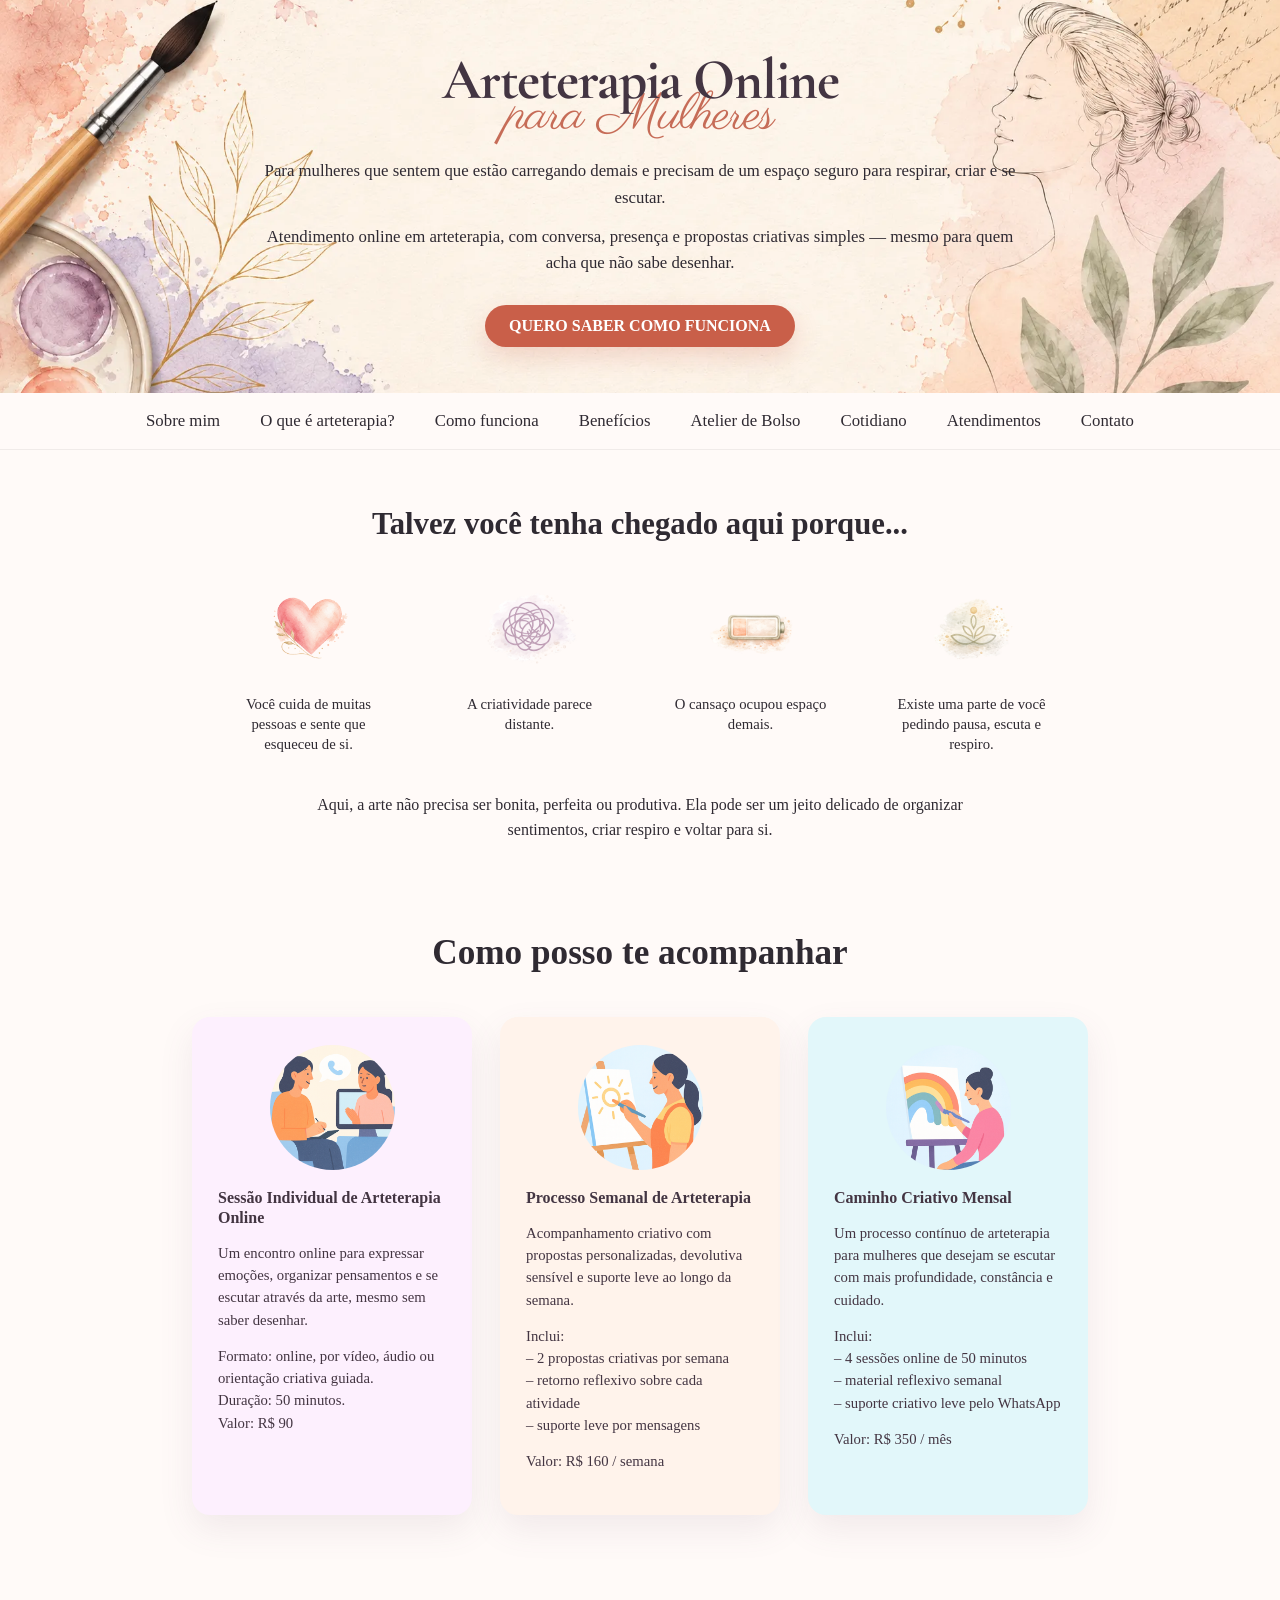
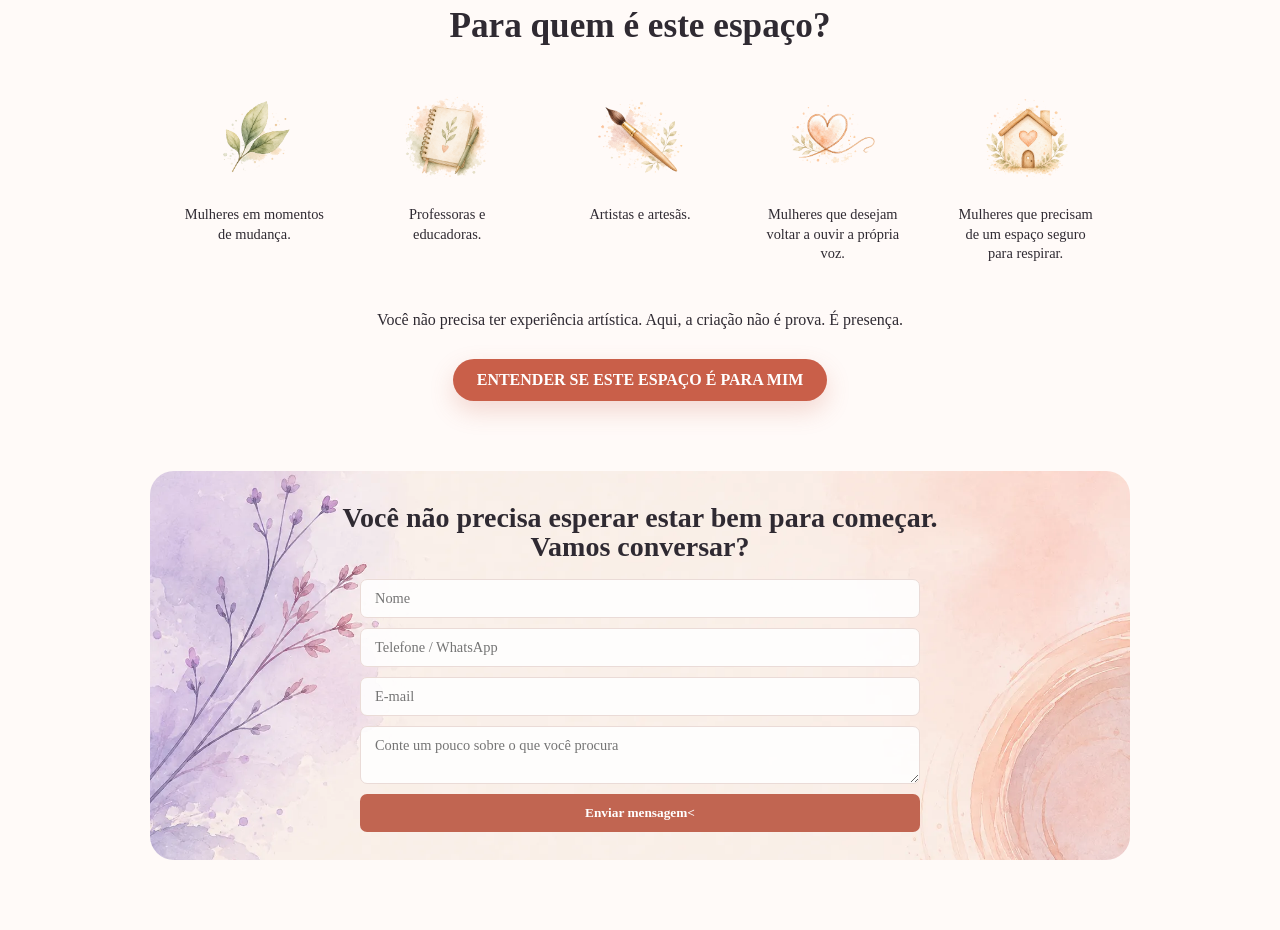
==== commit 6e6d98c1: "Update index.html ajustes de texto" ====
--- a/index.html
+++ b/index.html
@@ -20,7 +20,7 @@
 
     <!-- Open Graph / WhatsApp -->
     <meta property="og:title" content="Atelier da Escuta">
-    <meta property="og:description" content="Arteterapia online para mulheres. Um espaço de escuta, acolhimento e expressão criativa.">
+    <meta property="og:description" content="Arteterapia online para mulheres que sentem sobrecarga, cansaço emocional ou vontade de voltar a criar.">
     <meta property="og:image" content="https://atelierdaescuta.com.br/assets/compartilhamento-flor-grande.webp"> 
     <meta property="og:image:type" content="image/webp">
     <meta property="og:image:width" content="1200">
@@ -30,7 +30,7 @@
 
     <meta name="twitter:card" content="summary_large_image">
     <meta name="twitter:title" content="Atelier da Escuta">
-    <meta name="twitter:description" content="Arteterapia online para mulheres.">
+    <meta name="twitter:description" content="Arteterapia online para mulheres que sentem sobrecarga, cansaço emocional ou vontade de voltar a criar.">
     <meta name="twitter:image" content="https://atelierdaescuta.com.br/assets/compartilhamento-flor-grande.webp">
 
     <link rel="stylesheet" href="style.css"> 
@@ -213,7 +213,7 @@
         Você não precisa ter experiência artística. Aqui, a criação não é prova. É presença.
     </p>
 
-    <a href="mulheres-criativas.html" class="cta">
+    <a href="mulheres-criativas" class="cta">
         ENTENDER SE ESTE ESPAÇO É PARA MIM
     </a>
 
@@ -234,7 +234,7 @@
         <input type="hidden" name="_captcha" value="false">
         <input type="hidden" name="_template" value="table">
 
-        <button type="submit">Enviar</button>
+        <button type="submit">Enviar mensagem<</button>
     </form>
 </section>
 
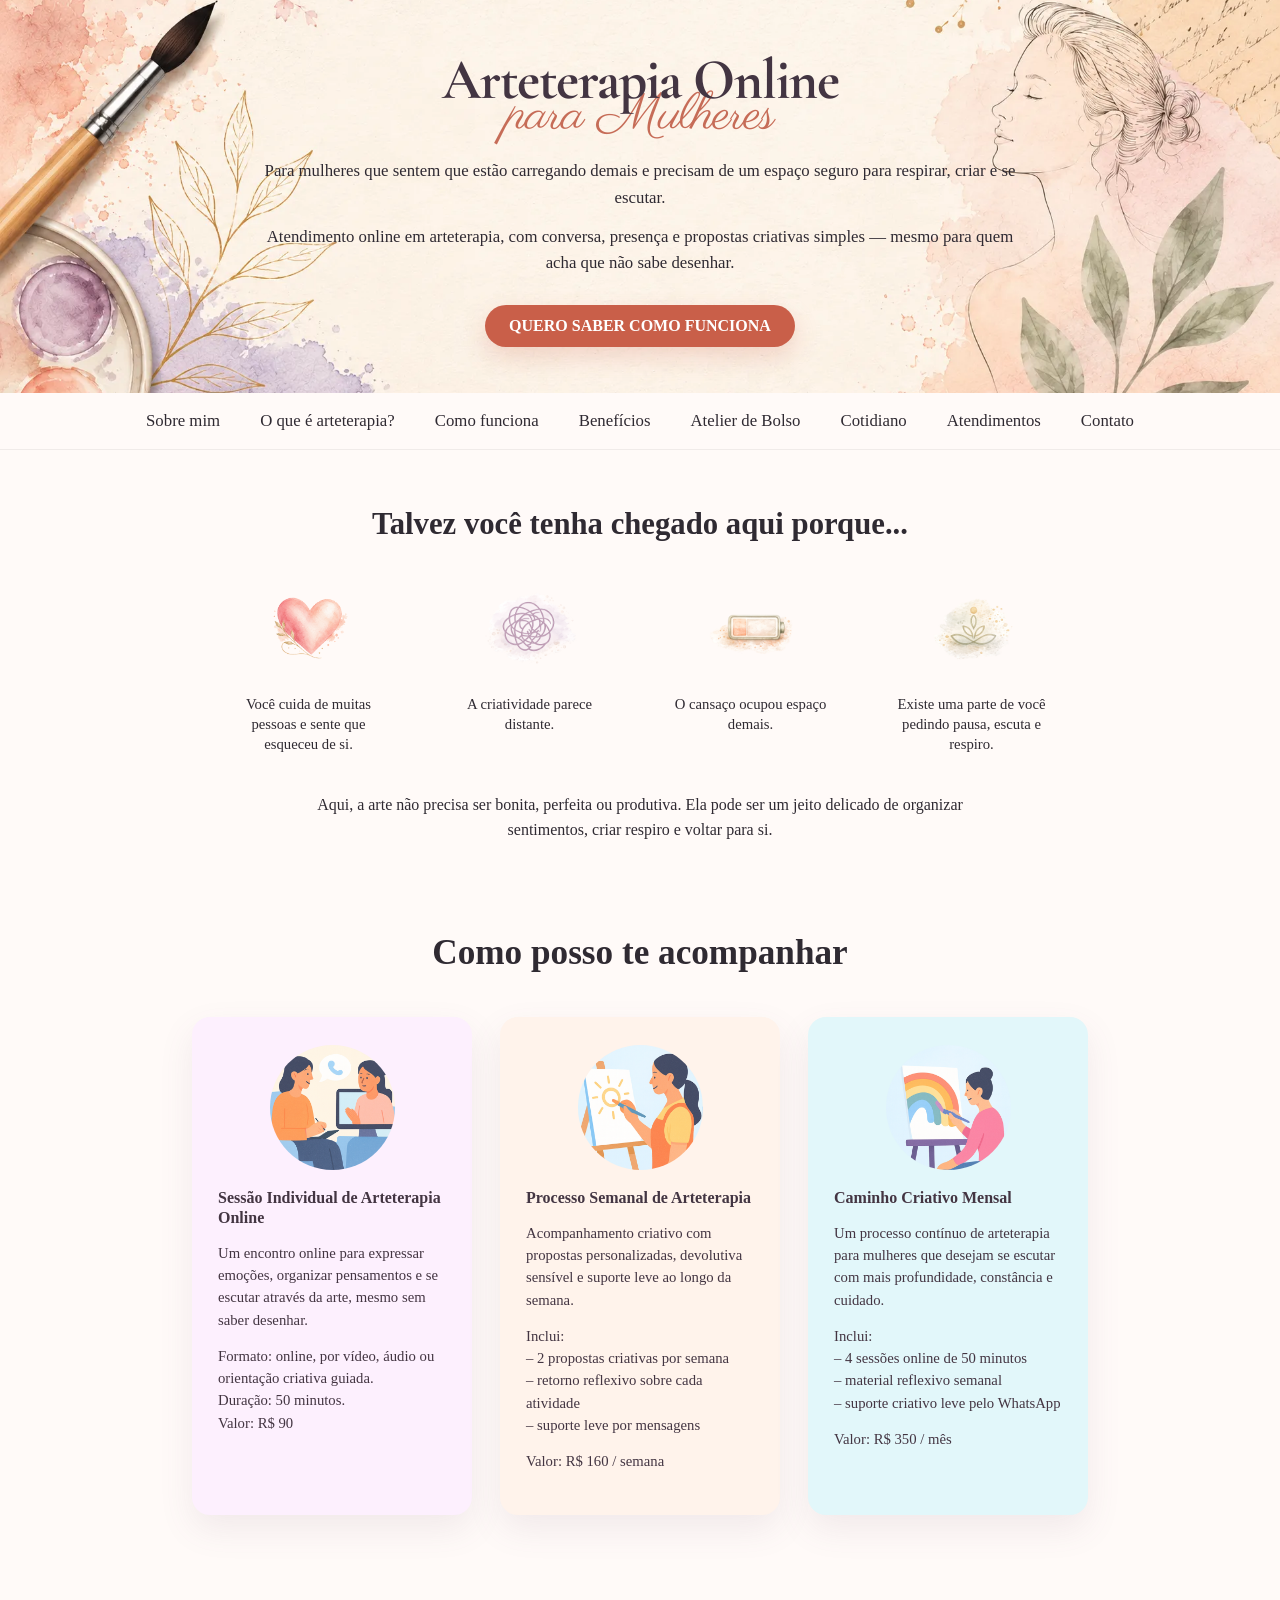
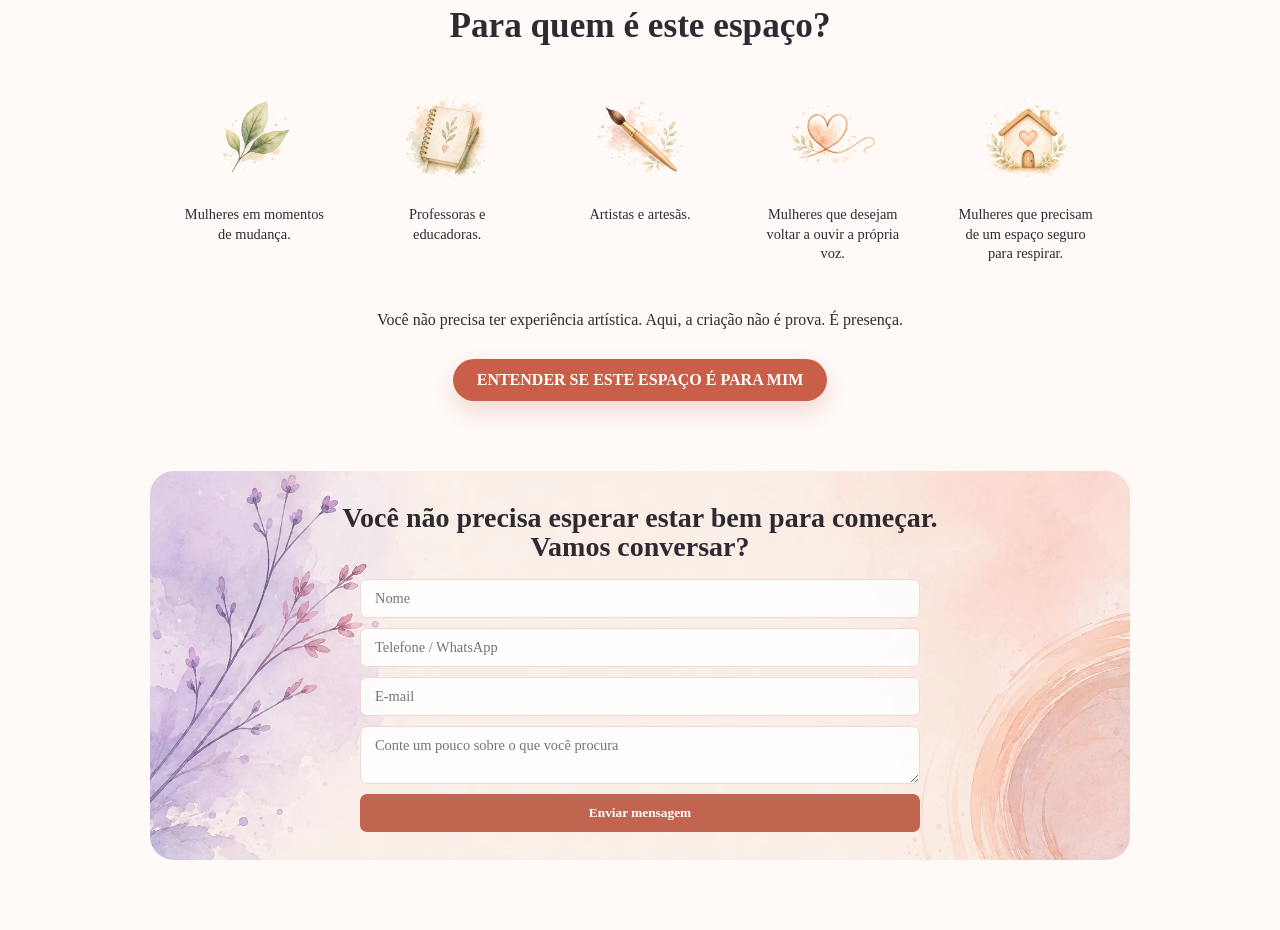
==== commit 44b04aa3: "Update index.html" ====
--- a/index.html
+++ b/index.html
@@ -234,7 +234,7 @@
         <input type="hidden" name="_captcha" value="false">
         <input type="hidden" name="_template" value="table">
 
-        <button type="submit">Enviar mensagem<</button>
+        <button type="submit">Enviar mensagem</button>
     </form>
 </section>
 
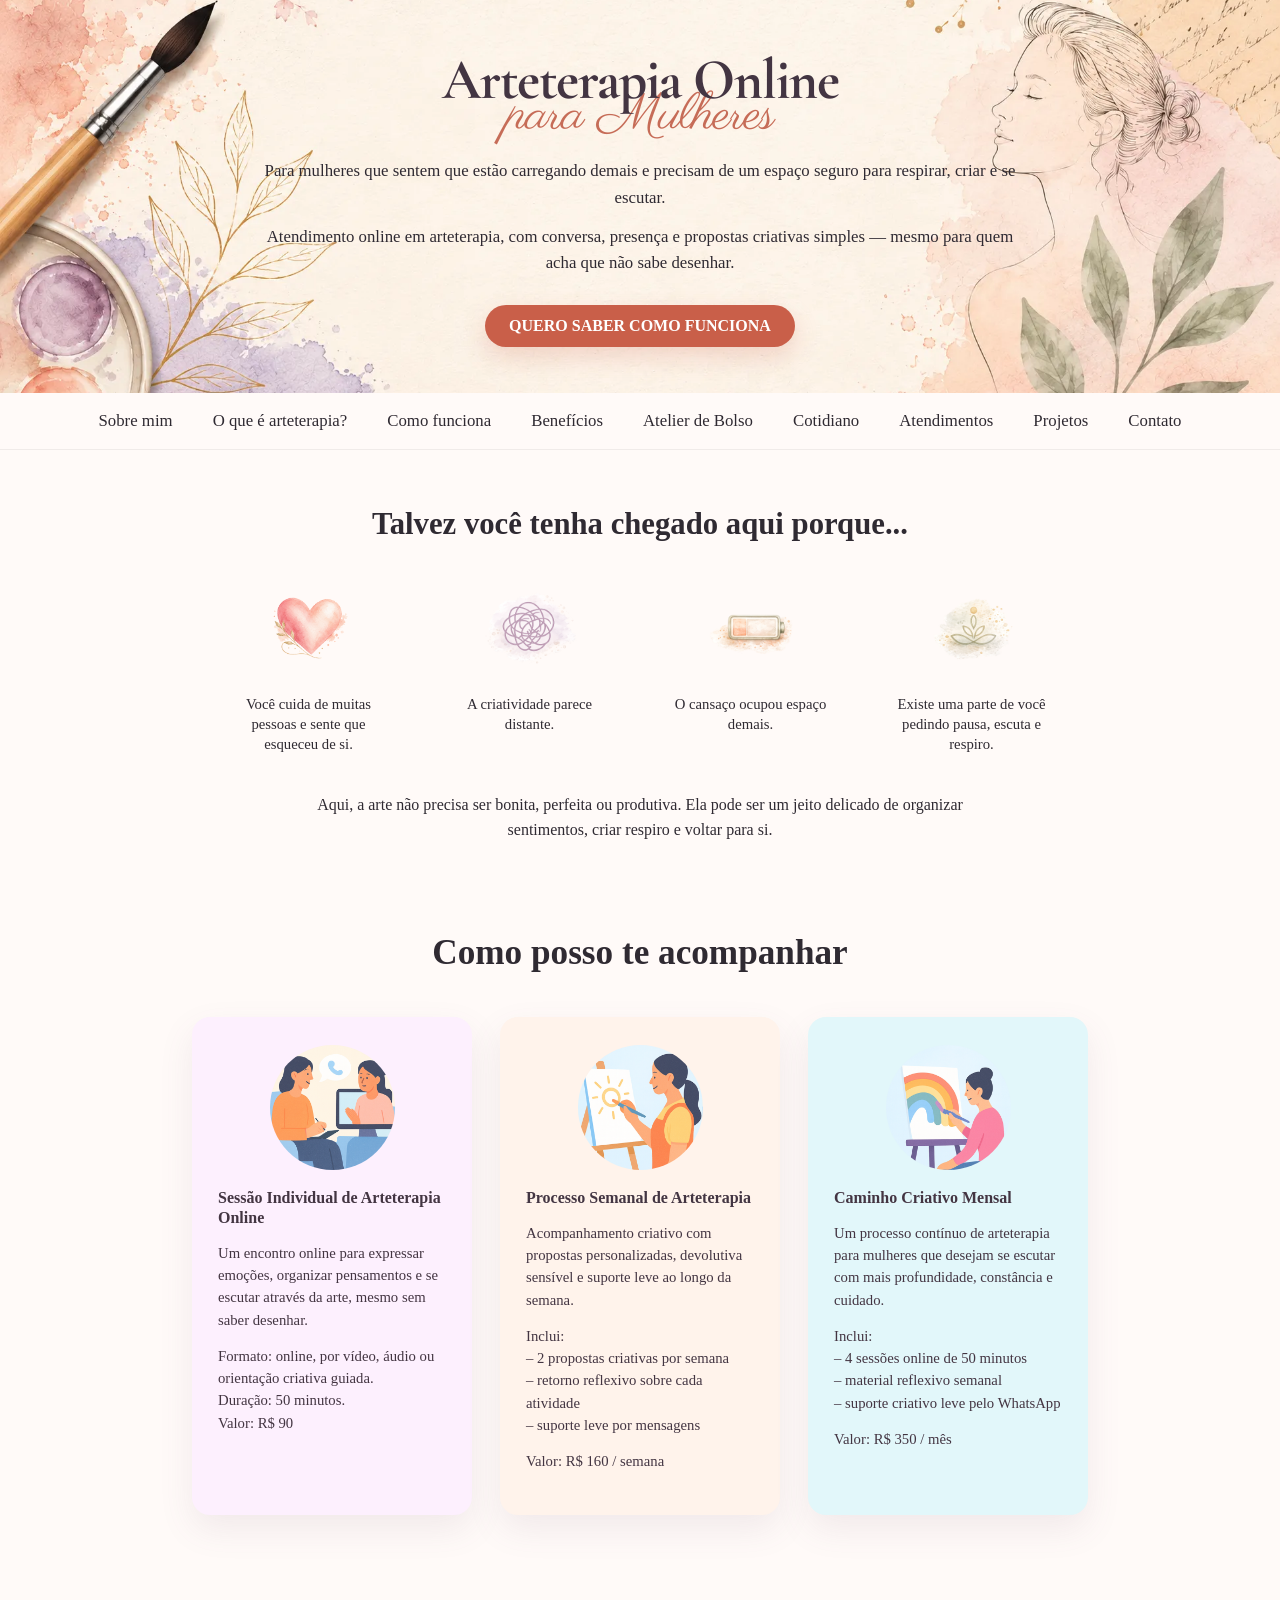
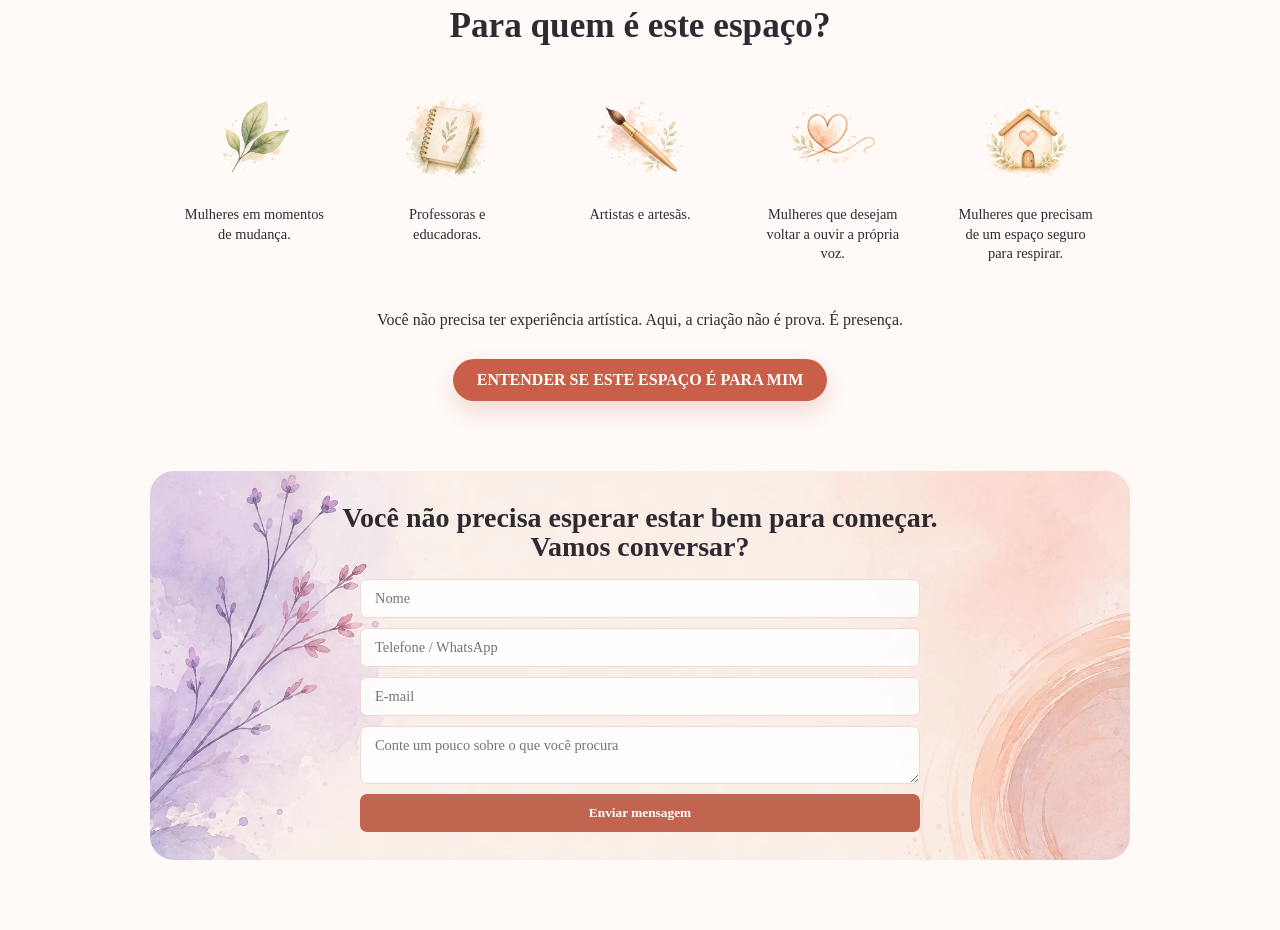
==== commit 4219c16e: "Update index.html" ====
--- a/index.html
+++ b/index.html
@@ -2,7 +2,9 @@
 <html lang="pt-BR">
 <head> 
     <!-- Google tag (gtag.js) -->
-    <script async src="https://www.googletagmanager.com/gtag/js?id=G-6XTEVL6XRS"></script>
+    <script async src="https://www.googletagmanager.com/gtag/js?id=G-6XTEVL6XRS"></script> 
+    <!-- Google Search Console -->
+    <meta name="google-site-verification" content="1ahXVajM7xIkuSm_ij1EY5OKVZYUuwMlVTvNx1P8Dbw">
     <script>
       window.dataLayer = window.dataLayer || [];
       function gtag(){dataLayer.push(arguments);}
@@ -74,7 +76,8 @@
     <a href="beneficios">Benefícios</a>
     <a href="atelier-de-bolso">Atelier de Bolso</a>
     <a href="extraordinario-do-cotidiano">Cotidiano</a>
-    <a href="#servicos">Atendimentos</a>
+    <a href="#servicos">Atendimentos</a> 
+    <a class="ativo" href="/projetos">Projetos</a>
     <a href="index#contato">Contato</a>
 </nav>
     
--- a/style.css
+++ b/style.css
@@ -592,351 +592,493 @@
 /* =============================== */
 
 .pagina-atelier-bolso {
-    background: #fff8f2;
-    color: #332b25;
+background: #fff8f2;
+color: #332b25;
 }
 
 .pagina-atelier-bolso main {
-    overflow: hidden;
+overflow: hidden;
 }
 
 /* HERO */
 
 .bolso-hero {
-    min-height: 560px;
-    padding: 45px 10%;
-    display: flex;
-    align-items: center;
-    background-image: url("assets/atelier-bolso-hero.webp");
-    background-size: cover;
-    background-position: center;
-    background-repeat: no-repeat;
+min-height: 560px;
+padding: 45px 10%;
+display: flex;
+align-items: center;
+background-image: url("assets/atelier-bolso-hero.webp");
+background-size: cover;
+background-position: center;
+background-repeat: no-repeat;
 }
 
 .bolso-hero-texto {
-    max-width: 500px;
-    padding: 32px 38px;
-    background: rgba(255, 250, 243, 0.82);
-    border: 1px solid rgba(211, 156, 119, 0.22);
-    border-radius: 24px;
-    box-shadow: 0 24px 60px rgba(82, 55, 34, 0.14);
-    backdrop-filter: blur(4px);
+max-width: 500px;
+padding: 32px 38px;
+background: rgba(255, 250, 243, 0.82);
+border: 1px solid rgba(211, 156, 119, 0.22);
+border-radius: 24px;
+box-shadow: 0 24px 60px rgba(82, 55, 34, 0.14);
+backdrop-filter: blur(4px);
 }
 
 .bolso-etiqueta {
-    display: inline-block;
-    margin-bottom: 18px;
-    padding: 7px 14px;
-    font-size: 0.78rem;
-    letter-spacing: 1px;
-    text-transform: uppercase;
-    color: #b85f45;
-    background: #f5dfce;
-    font-weight: 700;
+display: inline-block;
+margin-bottom: 18px;
+padding: 7px 14px;
+font-size: 0.78rem;
+letter-spacing: 1px;
+text-transform: uppercase;
+color: #b85f45;
+background: #f5dfce;
+font-weight: 700;
 }
 
 /* TÍTULOS */
 
 .bolso-hero h1,
 .bolso-section h2,
-.bolso-cta-final h2 {
-    font-family: 'Cormorant Garamond', serif;
-    color: #34442f;
+.bolso-cta-final h2,
+.bolso-experiencias h2 {
+font-family: 'Cormorant Garamond', serif;
+color: #34442f;
 }
 
 .bolso-hero h1 {
-    margin: 0 0 18px;
-    font-size: clamp(2.4rem, 4vw, 4rem);
-    line-height: 0.95;
+margin: 0 0 18px;
+font-size: clamp(2.4rem, 4vw, 4rem);
+line-height: 0.95;
 }
 
 .bolso-hero p {
-    max-width: 390px;
-    margin: 0 0 22px;
-    font-size: 1rem;
-    line-height: 1.5;
+max-width: 390px;
+margin: 0 0 22px;
+font-size: 1rem;
+line-height: 1.5;
 }
 
 /* BOTÕES */
 
 .bolso-botoes {
-    display: flex;
-    align-items: center;
-    gap: 22px;
-    flex-wrap: wrap;
+display: flex;
+align-items: center;
+gap: 22px;
+flex-wrap: wrap;
 }
 
 .bolso-botoes.centro {
-    justify-content: center;
+justify-content: center;
 }
 
 .cta {
-    display: inline-block;
-    padding: 12px 24px;
-    border-radius: 999px;
-    background: #c95f49;
-    color: #fff;
-    text-decoration: none;
-    font-weight: 700;
-    box-shadow: 0 10px 24px rgba(201, 95, 73, 0.22);
+display: inline-block;
+padding: 12px 24px;
+border-radius: 999px;
+background: #c95f49;
+color: #fff;
+text-decoration: none;
+font-weight: 700;
+box-shadow: 0 10px 24px rgba(201, 95, 73, 0.22);
 }
 
 .cta:hover {
-    background: #ad4d3c;
+background: #ad4d3c;
 }
 
 .cta-link {
-    color: #b85f45;
-    font-weight: 700;
-    text-decoration: underline;
-    text-underline-offset: 4px;
+color: #b85f45;
+font-weight: 700;
+text-decoration: underline;
+text-underline-offset: 4px;
 }
 
 /* SEÇÕES */
 
 .bolso-section {
-    max-width: 1180px;
-    margin: 72px auto;
-    padding: 0 28px;
+max-width: 1180px;
+margin: 72px auto;
+padding: 0 28px;
 }
 
 .bolso-abertura {
-    display: grid;
-    grid-template-columns: 1.25fr 0.75fr;
-    gap: 30px;
-    align-items: stretch;
+display: grid;
+grid-template-columns: 1.25fr 0.75fr;
+gap: 30px;
+align-items: stretch;
 }
 
 .bolso-duplo {
-    display: grid;
-    grid-template-columns: 1fr 1fr;
-    gap: 30px;
+display: grid;
+grid-template-columns: 1fr 1fr;
+gap: 30px;
 }
 
 /* CARDS */
 
 .bolso-card,
 .bolso-encontro {
-    background: #fffdf9;
-    border: 1px solid #ead8ca;
-    border-radius: 24px;
-    box-shadow: 0 10px 30px rgba(90, 70, 50, 0.06);
+background: #fffdf9;
+border: 1px solid #ead8ca;
+border-radius: 24px;
+box-shadow: 0 10px 30px rgba(90, 70, 50, 0.06);
 }
 
 .bolso-card {
-    padding: 46px;
+padding: 46px;
 }
 
 .bolso-card-texto {
-    text-align: left;
+text-align: left;
 }
 
 .bolso-card-destaque {
-    display: flex;
-    flex-direction: column;
-    justify-content: center;
-    background: #f8eadf;
+display: flex;
+flex-direction: column;
+justify-content: center;
+background: #f8eadf;
 }
 
 .bolso-icone {
-    display: inline-flex;
-    width: 48px;
-    height: 48px;
-    margin-bottom: 18px;
-    align-items: center;
-    justify-content: center;
-    border-radius: 50%;
-    background: #f3dfcc;
-    color: #b85f45;
+display: inline-flex;
+width: 48px;
+height: 48px;
+margin-bottom: 18px;
+align-items: center;
+justify-content: center;
+border-radius: 50%;
+background: #f3dfcc;
+color: #b85f45;
 }
 
 .bolso-card h2 {
-    margin: 0 0 24px;
-    font-size: clamp(2.2rem, 3.4vw, 3rem);
-    line-height: 1.05;
+margin: 0 0 24px;
+font-size: clamp(2.2rem, 3.4vw, 3rem);
+line-height: 1.05;
 }
 
 .bolso-card h3 {
-    margin: 0 0 16px;
-    font-family: 'Cormorant Garamond', serif;
-    font-size: 2.2rem;
-    line-height: 1.05;
-    color: #34442f;
+margin: 0 0 16px;
+font-family: 'Cormorant Garamond', serif;
+font-size: 2.2rem;
+line-height: 1.05;
+color: #34442f;
 }
 
 .bolso-card p,
 .bolso-card li {
-    font-size: 1.08rem;
+font-size: 1.08rem;
+line-height: 1.75;
+}
+
+.bolso-card p {
+margin: 0 0 18px;
+}
+
+.bolso-card p:last-child {
+margin-bottom: 0;
+}
+
+.bolso-card ul {
+margin: 0;
+padding-left: 20px;
+}
+
+/* ENCONTROS */
+
+.bolso-titulo-centro {
+max-width: 720px;
+margin: 0 auto 36px;
+text-align: center;
+}
+
+.bolso-titulo-centro h2 {
+margin: 0 0 12px;
+font-size: clamp(2.2rem, 4vw, 3.4rem);
+line-height: 1.05;
+}
+
+.bolso-titulo-centro p {
+font-size: 1.08rem;
+line-height: 1.6;
+}
+
+.bolso-encontros {
+padding-top: 10px;
+}
+
+.bolso-grid-encontros {
+display: grid;
+grid-template-columns: repeat(3, 1fr);
+gap: 30px;
+}
+
+.bolso-encontro {
+min-height: 300px;
+padding: 45px 34px;
+text-align: center;
+}
+
+.bolso-encontro span {
+display: block;
+margin-bottom: 22px;
+color: #c95f49;
+font-weight: 800;
+letter-spacing: 1px;
+}
+
+.bolso-encontro h3 {
+margin: 0 0 18px;
+font-family: 'Cormorant Garamond', serif;
+font-size: 2.2rem;
+line-height: 1.05;
+color: #332b25;
+}
+
+.bolso-encontro p {
+margin: 0;
+font-size: 1.05rem;
+line-height: 1.7;
+}
+
+/* GALERIA */
+
+.bolso-galeria {
+display: grid;
+grid-template-columns: repeat(3, 1fr);
+gap: 30px;
+}
+
+.bolso-galeria img {
+width: 100%;
+aspect-ratio: 4 / 3;
+object-fit: cover;
+display: block;
+border-radius: 22px;
+border: 1px solid #ebd2bf;
+box-shadow: 0 16px 40px rgba(108, 72, 43, 0.11);
+}
+
+/* EXPERIÊNCIAS */
+
+.bolso-experiencias {
+max-width: 1450px;
+margin: 82px auto 60px;
+padding: 54px 36px;
+text-align: center;
+background: linear-gradient(135deg, rgba(248, 234, 223, 0.96), rgba(255, 250, 243, 0.96));
+border: 1px solid #ebd2bf;
+border-radius: 28px;
+}
+
+.bolso-experiencias .bolso-titulo-centro {
+max-width: 900px;
+margin-bottom: 42px;
+}
+
+.bolso-experiencias .bolso-titulo-centro h2 {
+font-size: clamp(3rem, 4vw, 4.4rem);
+line-height: 1;
+margin-bottom: 18px;
+}
+
+.bolso-experiencias .bolso-titulo-centro p {
+font-size: 1.45rem;
+line-height: 1.55;
+color: #5d534a;
+}
+
+.bolso-grid-experiencias {
+display: grid;
+grid-template-columns: repeat(2, minmax(0, 1fr));
+gap: 32px;
+text-align: left;
+}
+
+.bolso-experiencias .experiencia-card {
+padding: 0 0 32px;
+overflow: hidden;
+display: flex;
+flex-direction: column;
+}
+
+.bolso-experiencias .experiencia-img {
+width: 100%;
+height: auto;
+display: block;
+border-bottom: 1px solid #ead8ca;
+}
+
+.bolso-experiencias .experiencia-card h3 {
+margin: 30px 34px 8px;
+font-family: 'Cormorant Garamond', serif;
+font-size: 2rem;
+line-height: 1.08;
+color: #b85f45;
+}
+
+.bolso-experiencias .experiencia-card h4 {
+margin: 30px 34px 16px;
+font-family: 'Cormorant Garamond', serif;
+font-size: 2.45rem;
+line-height: 1.05;
+color: #34442f;
+}
+
+.bolso-experiencias .experiencia-card p {
+margin: 0 34px 15px;
+font-size: 1.08rem;
+line-height: 1.6;
+}
+
+.bolso-experiencias .experiencia-card ul {
+margin: 8px 34px 26px;
+padding-left: 0;
+list-style: none;
+}
+
+.bolso-experiencias .experiencia-card li {
+margin-bottom: 8px;
+font-size: 1.02rem;
+line-height: 1.45;
+}
+
+.bolso-experiencias .experiencia-preco {
+display: block;
+margin: auto 34px 22px;
+font-family: 'Cormorant Garamond', serif;
+font-size: 2.25rem;
+color: #34442f;
+}
+
+.bolso-experiencias .experiencia-card .cta {
+align-self: flex-start;
+margin: 0 34px;
+}
+
+.bolso-experiencias .experiencia-observacao {
+max-width: 760px;
+margin: 38px auto 24px;
+text-align: center;
+font-size: 1rem;
+line-height: 1.6;
+color: #6f6258;
+}
+
+/* CTA FINAL ANTIGO - manter caso exista em outra página */
+
+.bolso-cta-final {
+max-width: 1180px;
+margin: 82px auto 60px;
+padding: 50px 30px;
+text-align: center;
+background: linear-gradient(135deg, rgba(248, 234, 223, 0.96), rgba(255, 250, 243, 0.96));
+border: 1px solid #ebd2bf;
+border-radius: 28px;
+}
+
+.bolso-cta-final h2 {
+margin: 0 0 12px;
+font-size: clamp(2.2rem, 4vw, 3.4rem);
+line-height: 1.05;
+}
+
+.bolso-cta-final p {
+margin: 0 auto 28px;
+max-width: 560px;
+font-size: 1.08rem;
+line-height: 1.6;
+}
+
+/* RESPONSIVO */
+
+@media (max-width: 900px) {
+.bolso-hero {
+min-height: 620px;
+padding: 50px 22px;
+align-items: flex-end;
+background-position: center top;
+}
+
+```
+.bolso-hero-texto {
+    padding: 28px 24px;
+}
+
+.bolso-hero h1 {
+    font-size: 2.35rem;
+}
+
+.bolso-abertura,
+.bolso-duplo {
+    grid-template-columns: 1fr;
+}
+
+.bolso-grid-encontros,
+.bolso-galeria,
+.bolso-grid-experiencias {
+    grid-template-columns: 1fr;
+}
+
+.bolso-section {
+    margin: 64px auto;
+    padding: 0 20px;
+}
+
+.bolso-card {
+    padding: 32px 24px;
+}
+
+.bolso-card h2 {
+    font-size: 2.35rem;
+}
+
+.bolso-card p,
+.bolso-card li {
+    font-size: 1.05rem;
     line-height: 1.75;
 }
 
-.bolso-card p {
-    margin: 0 0 18px;
-}
-
-.bolso-card p:last-child {
-    margin-bottom: 0;
-}
-
-.bolso-card ul {
-    margin: 0;
-    padding-left: 20px;
-}
-
-/* ENCONTROS */
-
-.bolso-titulo-centro {
-    max-width: 720px;
-    margin: 0 auto 36px;
-    text-align: center;
-}
-
-.bolso-titulo-centro h2 {
-    margin: 0 0 12px;
-    font-size: clamp(2.2rem, 4vw, 3.4rem);
-    line-height: 1.05;
-}
-
-.bolso-titulo-centro p {
-    font-size: 1.08rem;
-    line-height: 1.6;
-}
-
-.bolso-encontros {
-    padding-top: 10px;
-}
-
-.bolso-grid-encontros {
-    display: grid;
-    grid-template-columns: repeat(3, 1fr);
-    gap: 30px;
-}
-
 .bolso-encontro {
-    min-height: 300px;
-    padding: 45px 34px;
-    text-align: center;
-}
-
-.bolso-encontro span {
-    display: block;
-    margin-bottom: 22px;
-    color: #c95f49;
-    font-weight: 800;
-    letter-spacing: 1px;
-}
-
-.bolso-encontro h3 {
-    margin: 0 0 18px;
-    font-family: 'Cormorant Garamond', serif;
-    font-size: 2.2rem;
-    line-height: 1.05;
-    color: #332b25;
-}
-
-.bolso-encontro p {
-    margin: 0;
-    font-size: 1.05rem;
-    line-height: 1.7;
-}
-
-/* GALERIA */
-
-.bolso-galeria {
-    display: grid;
-    grid-template-columns: repeat(3, 1fr);
-    gap: 30px;
-}
-
-.bolso-galeria img {
-    width: 100%;
-    aspect-ratio: 4 / 3;
-    object-fit: cover;
-    display: block;
-    border-radius: 22px;
-    border: 1px solid #ebd2bf;
-    box-shadow: 0 16px 40px rgba(108, 72, 43, 0.11);
-}
-
-/* CTA FINAL */
-
-.bolso-cta-final {
-    max-width: 1180px;
-    margin: 82px auto 60px;
-    padding: 50px 30px;
-    text-align: center;
-    background: linear-gradient(135deg, rgba(248, 234, 223, 0.96), rgba(255, 250, 243, 0.96));
-    border: 1px solid #ebd2bf;
-    border-radius: 28px;
-}
-
-.bolso-cta-final h2 {
-    margin: 0 0 12px;
-    font-size: clamp(2.2rem, 4vw, 3.4rem);
-    line-height: 1.05;
-}
-
-.bolso-cta-final p {
-    margin: 0 auto 28px;
-    max-width: 560px;
-    font-size: 1.08rem;
-    line-height: 1.6;
-}
-
-/* RESPONSIVO */
-
-@media (max-width: 900px) {
-    .bolso-hero {
-        min-height: 620px;
-        padding: 50px 22px;
-        align-items: flex-end;
-        background-position: center top;
-    }
-
-    .bolso-hero-texto {
-        padding: 28px 24px;
-    }
-
-    .bolso-hero h1 {
-        font-size: 2.35rem;
-    }
-
-    .bolso-abertura,
-    .bolso-duplo,
-    .bolso-grid-encontros,
-    .bolso-galeria {
-        grid-template-columns: 1fr;
-    }
-
-    .bolso-section {
-        margin: 64px auto;
-        padding: 0 20px;
-    }
-
-    .bolso-card {
-        padding: 32px 24px;
-    }
-
-    .bolso-card h2 {
-        font-size: 2.35rem;
-    }
-
-    .bolso-card p,
-    .bolso-card li {
-        font-size: 1.05rem;
-        line-height: 1.75;
-    }
-
-    .bolso-encontro {
-        min-height: auto;
-        padding: 34px 26px;
-    }
-
-    .bolso-cta-final {
-        margin: 60px 20px 40px;
-        padding: 44px 22px;
-    }
-}  
+    min-height: auto;
+    padding: 34px 26px;
+}
+
+.bolso-cta-final,
+.bolso-experiencias {
+    margin: 60px 20px 40px;
+    padding: 44px 20px;
+}
+
+.bolso-experiencias .bolso-titulo-centro h2 {
+    font-size: 2.65rem;
+}
+
+.bolso-experiencias .bolso-titulo-centro p {
+    font-size: 1.18rem;
+}
+
+.bolso-experiencias .experiencia-card h3,
+.bolso-experiencias .experiencia-card h4,
+.bolso-experiencias .experiencia-card p,
+.bolso-experiencias .experiencia-card ul,
+.bolso-experiencias .experiencia-preco,
+.bolso-experiencias .experiencia-card .cta {
+    margin-left: 24px;
+    margin-right: 24px;
+}
+
+.bolso-experiencias .experiencia-card h4 {
+    font-size: 2rem;
+}
+
+.bolso-experiencias .experiencia-preco {
+    font-size: 2rem;
+}
+```
+
+}
+
 
 /* =============================== */
 /* O EXTRAORDINÁRIO DO COTIDIANO */
@@ -1376,4 +1518,373 @@
         flex-direction: column;
         align-items: flex-start;
     }
-}
+} 
+
+
+@import url("https://fonts.googleapis.com/css2?family=Parisienne&family=Handlee&family=Cormorant+Garamond:wght@400;500;600&display=swap");
+
+/* =============================== */
+/* PÁGINA PROJETOS */
+/* =============================== */
+
+.pagina-projetos {
+  background: #f8efe2;
+  color: #2f2a25;
+  font-family: Georgia, serif;
+}
+
+/* TOPO */
+
+.pagina-projetos .projetos-topo {
+  height: 86px;
+  padding: 0 58px;
+  background: #fff8ec;
+  border-bottom: 1px solid #eadbc8;
+  display: flex;
+  align-items: center;
+  justify-content: space-between;
+}
+
+.pagina-projetos .projetos-logo {
+  font-family: "Cormorant Garamond", Georgia, serif;
+  font-size: 34px;
+  font-style: italic;
+  line-height: 1;
+  white-space: nowrap;
+}
+
+.pagina-projetos .projetos-logo span {
+  display: block;
+  margin-top: 5px;
+  font-size: 10px;
+  font-style: normal;
+  letter-spacing: 1px;
+}
+
+.pagina-projetos .projetos-menu {
+  display: flex;
+  gap: 34px;
+  align-items: center;
+}
+
+.pagina-projetos .projetos-menu a {
+  color: #2f2a25;
+  text-decoration: none;
+  font-size: 13px;
+  font-weight: 700;
+  text-transform: uppercase;
+}
+
+.pagina-projetos .projetos-menu a.ativo {
+  color: #76558e;
+  border-bottom: 2px solid #76558e;
+  padding-bottom: 7px;
+}
+
+/* HERO */
+
+.pagina-projetos .projetos-hero {
+  position: relative;
+  width: 100%;
+  height: 520px;
+  background: #f8efe2;
+  overflow: hidden;
+}
+
+.pagina-projetos .projetos-hero-imagem {
+  position: absolute;
+  inset: 0;
+  z-index: 1;
+}
+
+.pagina-projetos .projetos-hero-imagem img {
+  width: 100%;
+  height: 100%;
+  object-fit: cover;
+  object-position: center top;
+  display: block;
+}
+
+.pagina-projetos .projetos-hero-texto {
+  position: absolute;
+  z-index: 2;
+  left: 7.3%;
+  top: 54px;
+  width: 390px;
+  text-align: center;
+}
+
+body .pagina-projetos .projetos-hero .projetos-hero-texto h1 {
+  font-family: "Parisienne", cursive !important;
+  font-size: 7.4rem !important;
+  font-weight: 400 !important;
+  line-height: .78 !important;
+  color: #76558e !important;
+  letter-spacing: 0 !important;
+  text-transform: none !important;
+  margin: 0 0 34px !important;
+} 
+
+body .pagina-projetos .projetos-hero .projetos-hero-texto h2 {
+  font-family: "Handlee", cursive !important;
+  font-size: 2.05rem;
+  line-height: 1.15;
+  font-weight: 400;
+  color: #243333;
+  margin: 0;
+}
+
+.pagina-projetos .projetos-coracao {
+  margin: 18px 0 16px;
+  color: #c96c55;
+  font-size: 1.25rem;
+}
+
+.pagina-projetos .projetos-hero-texto p {
+  max-width: 310px;
+  margin: 0 auto;
+  font-size: .95rem;
+  line-height: 1.55;
+}
+
+/* TÍTULOS */
+
+.pagina-projetos .projetos-titulo-secao {
+  margin: 62px 0 38px;
+  text-align: center;
+  font-family: "Cormorant Garamond", Georgia, serif;
+  font-size: 30px;
+  font-weight: 600;
+  letter-spacing: 1px;
+  text-transform: uppercase;
+}
+
+/* GRID */
+
+.pagina-projetos .projetos-grid {
+  width: min(1180px, 92%);
+  margin: 0 auto;
+  display: grid;
+  grid-template-columns: repeat(3, 1fr);
+  gap: 56px 46px;
+}
+
+.pagina-projetos .projeto-card {
+  text-align: center;
+}
+
+.pagina-projetos .projeto-card img {
+  width: 100%;
+  height: auto;
+  display: block;
+  border-radius: 12px;
+}
+
+.pagina-projetos .projeto-card h3 {
+  margin: 18px 0 8px;
+  font-size: 24px;
+  font-weight: normal;
+  line-height: 1.25;
+}
+
+.pagina-projetos .projeto-card p {
+  margin: 0 auto 8px;
+  max-width: 330px;
+  font-size: 15px;
+  line-height: 1.55;
+}
+
+.pagina-projetos .projeto-card strong {
+  display: block;
+  margin-top: 12px;
+  color: #76558e;
+  font-size: 12px;
+  text-transform: uppercase;
+  letter-spacing: .6px;
+}
+
+/* DESTAQUES */
+
+.pagina-projetos .projetos-destaques {
+  width: min(1260px, 92%);
+  margin: 0 auto 70px;
+  display: grid;
+  grid-template-columns: repeat(2, 1fr);
+  gap: 36px;
+}
+
+.pagina-projetos .projetos-destaques img {
+  width: 100%;
+  display: block;
+  border-radius: 20px;
+}
+
+.pagina-projetos .projetos-subtitulo-destaque {
+  margin: -24px 0 32px;
+  text-align: center;
+  font-family: "Cormorant Garamond", Georgia, serif;
+  font-size: 22px;
+  font-weight: 500;
+  color: #76558e;
+}
+/* CTA */
+
+.pagina-projetos .projetos-cta-rodape {
+  position: relative;
+  margin-top: 20px;
+}
+
+.pagina-projetos .projetos-cta-rodape img {
+  width: 100%;
+  display: block;
+}
+
+.pagina-projetos .projetos-botao-whatsapp {
+  position: absolute;
+  left: 50%;
+  top: 18%;
+  transform: translateX(-50%);
+  padding: 20px 48px;
+  border-radius: 999px;
+  background: #76558e;
+  color: #fff;
+  text-decoration: none;
+  font-size: 17px;
+  font-weight: 700;
+  text-transform: uppercase;
+  white-space: nowrap;
+  z-index: 2;
+  box-shadow: 0 8px 18px rgba(47, 42, 37, .18);
+}
+
+/* FOOTER */
+
+.pagina-projetos .projetos-footer {
+  padding: 22px 8% 30px;
+  background: #fff8ec;
+  text-align: center;
+  border-top: 1px solid #eadbc8;
+}
+
+.pagina-projetos .projetos-footer p {
+  margin: 0;
+  font-size: 18px;
+  line-height: 1.4;
+}
+
+/* ===============================
+   MOBILE
+================================ */
+
+@media (max-width:700px){
+
+  /* TOPO */
+
+  .pagina-projetos .projetos-topo{
+    height:auto;
+    padding:18px 12px 16px;
+    display:flex;
+    flex-direction:column;
+    justify-content:center;
+    gap:14px;
+  }
+
+  .pagina-projetos .projetos-logo{
+    font-size:28px;
+    text-align:center;
+  }
+
+  .pagina-projetos .projetos-logo span{
+    font-size:8px;
+  }
+
+  .pagina-projetos .projetos-menu{
+    display:flex;
+    flex-wrap:wrap;
+    justify-content:center;
+    gap:16px 24px;
+  }
+
+  .pagina-projetos .projetos-menu a{
+    font-size:13px;
+  }
+
+  /* HERO MOBILE */
+
+body .pagina-projetos .projetos-hero{
+  position:relative;
+  height:auto !important;
+  overflow:hidden;
+}
+
+body .pagina-projetos .projetos-hero .projetos-hero-imagem{
+  position:relative !important;
+  inset:auto !important;
+  display:block;
+  width:100%;
+}
+
+body .pagina-projetos .projetos-hero .projetos-hero-imagem img{
+  width:100% !important;
+  height:auto !important;
+  object-fit:contain !important;
+  object-position:center top !important;
+  display:block;
+}
+
+body .pagina-projetos .projetos-hero .projetos-hero-texto{
+  position:absolute;
+  top:150px !important;
+  left:0px !important;
+  right:90px  !important;
+  width:200px !important;
+  transform:none !important;
+  text-align:center !important;
+  z-index:2;
+}
+
+body .pagina-projetos .projetos-hero .projetos-hero-texto h1{
+  font-family:"Parisienne", cursive !important;
+  font-size:3.45rem !important;
+  line-height:.85 !important;
+  margin:0 0 14px !important;
+  color:#76558e !important;
+}
+
+body .pagina-projetos .projetos-hero .projetos-hero-texto h2{
+  font-family:"Handlee", cursive !important;
+  font-size:1.14rem !important;
+  line-height:1.15 !important;
+  margin:0 !important;
+  color:#243333 !important;
+}
+    
+body .pagina-projetos .projetos-coracao{
+  margin:12px 0 0 !important;
+  font-size:1rem !important;
+}
+
+body .pagina-projetos .projetos-hero-texto p{
+  display:none !important;
+}
+
+  /* GRID */
+
+  .pagina-projetos .projetos-grid,
+  .pagina-projetos .projetos-destaques{
+    grid-template-columns:1fr;
+  }
+
+  .pagina-projetos .projetos-botao-whatsapp{
+  position:absolute;
+  left:50%;
+  top:14%;
+  transform:translateX(-50%);
+  width:max-content;
+  max-width:82%;
+  text-align:center;
+  padding:14px 24px;
+  font-size:12px;
+}
+
+}
